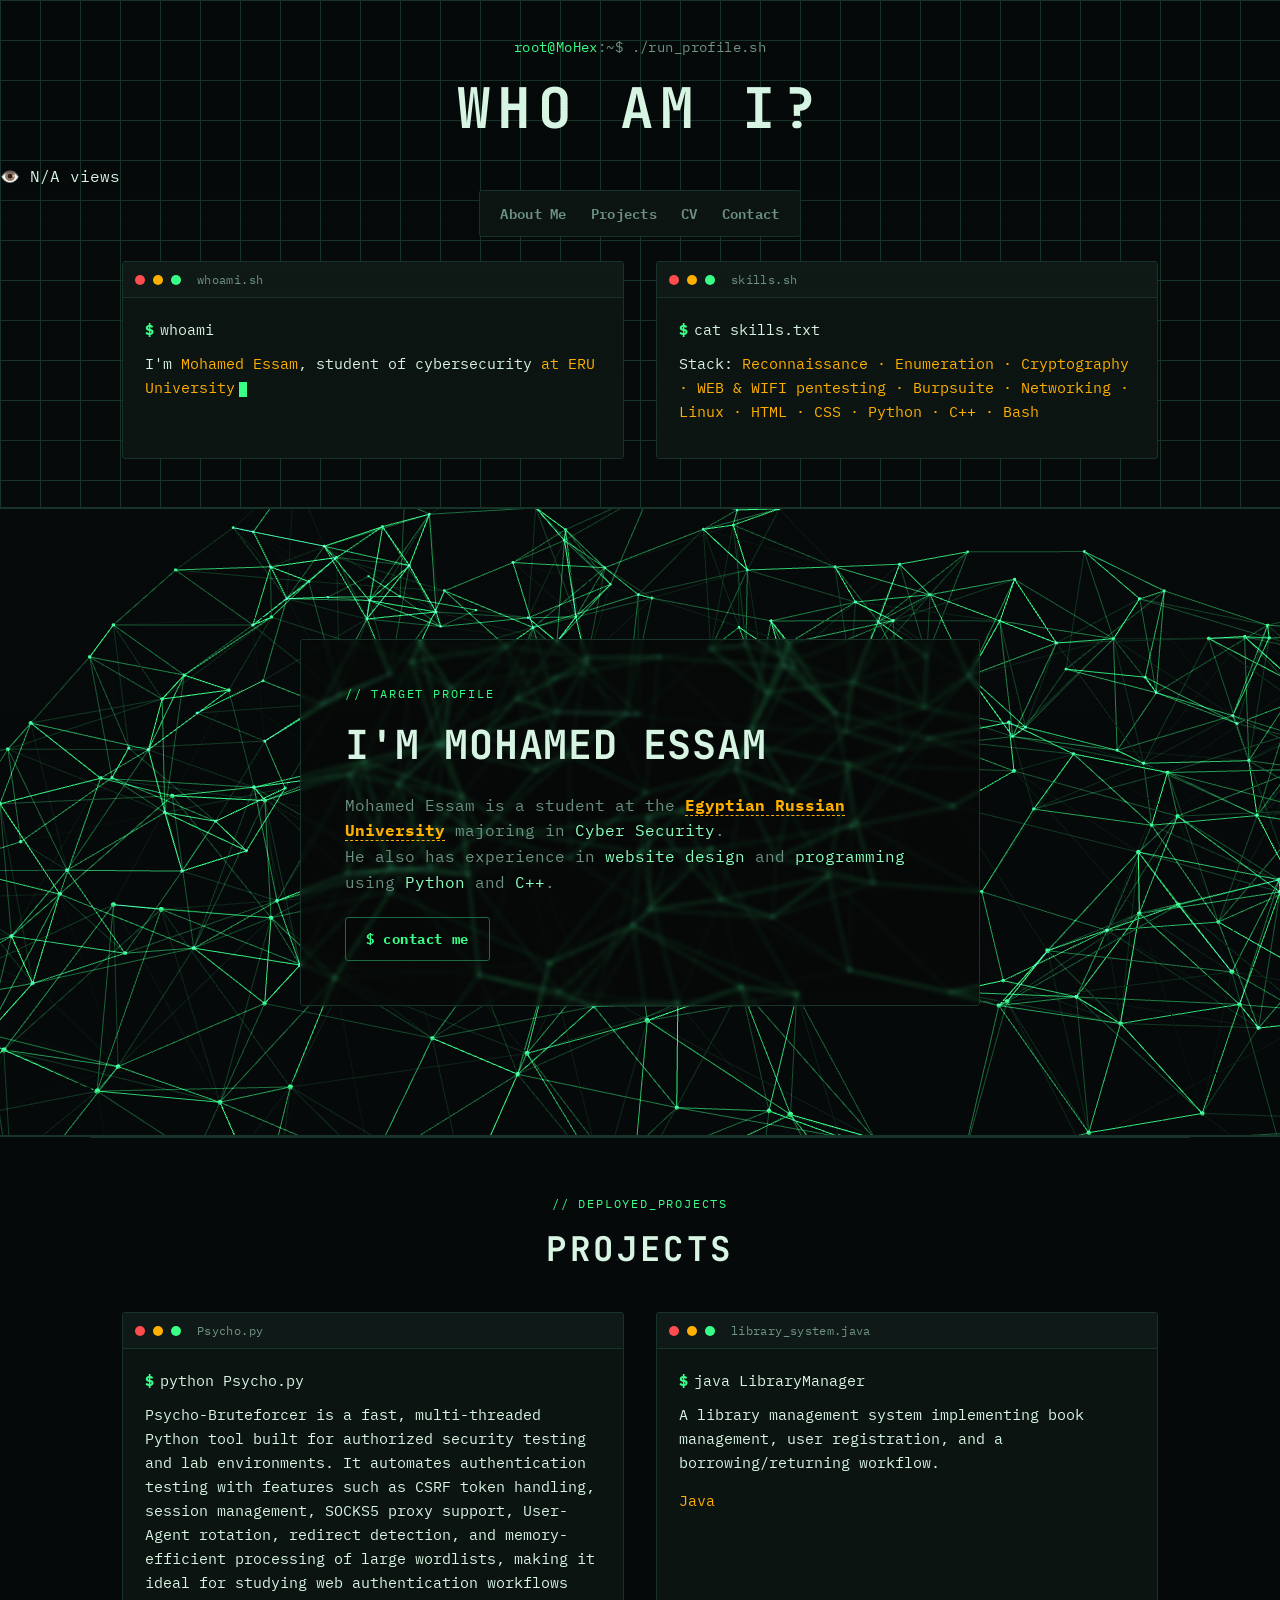
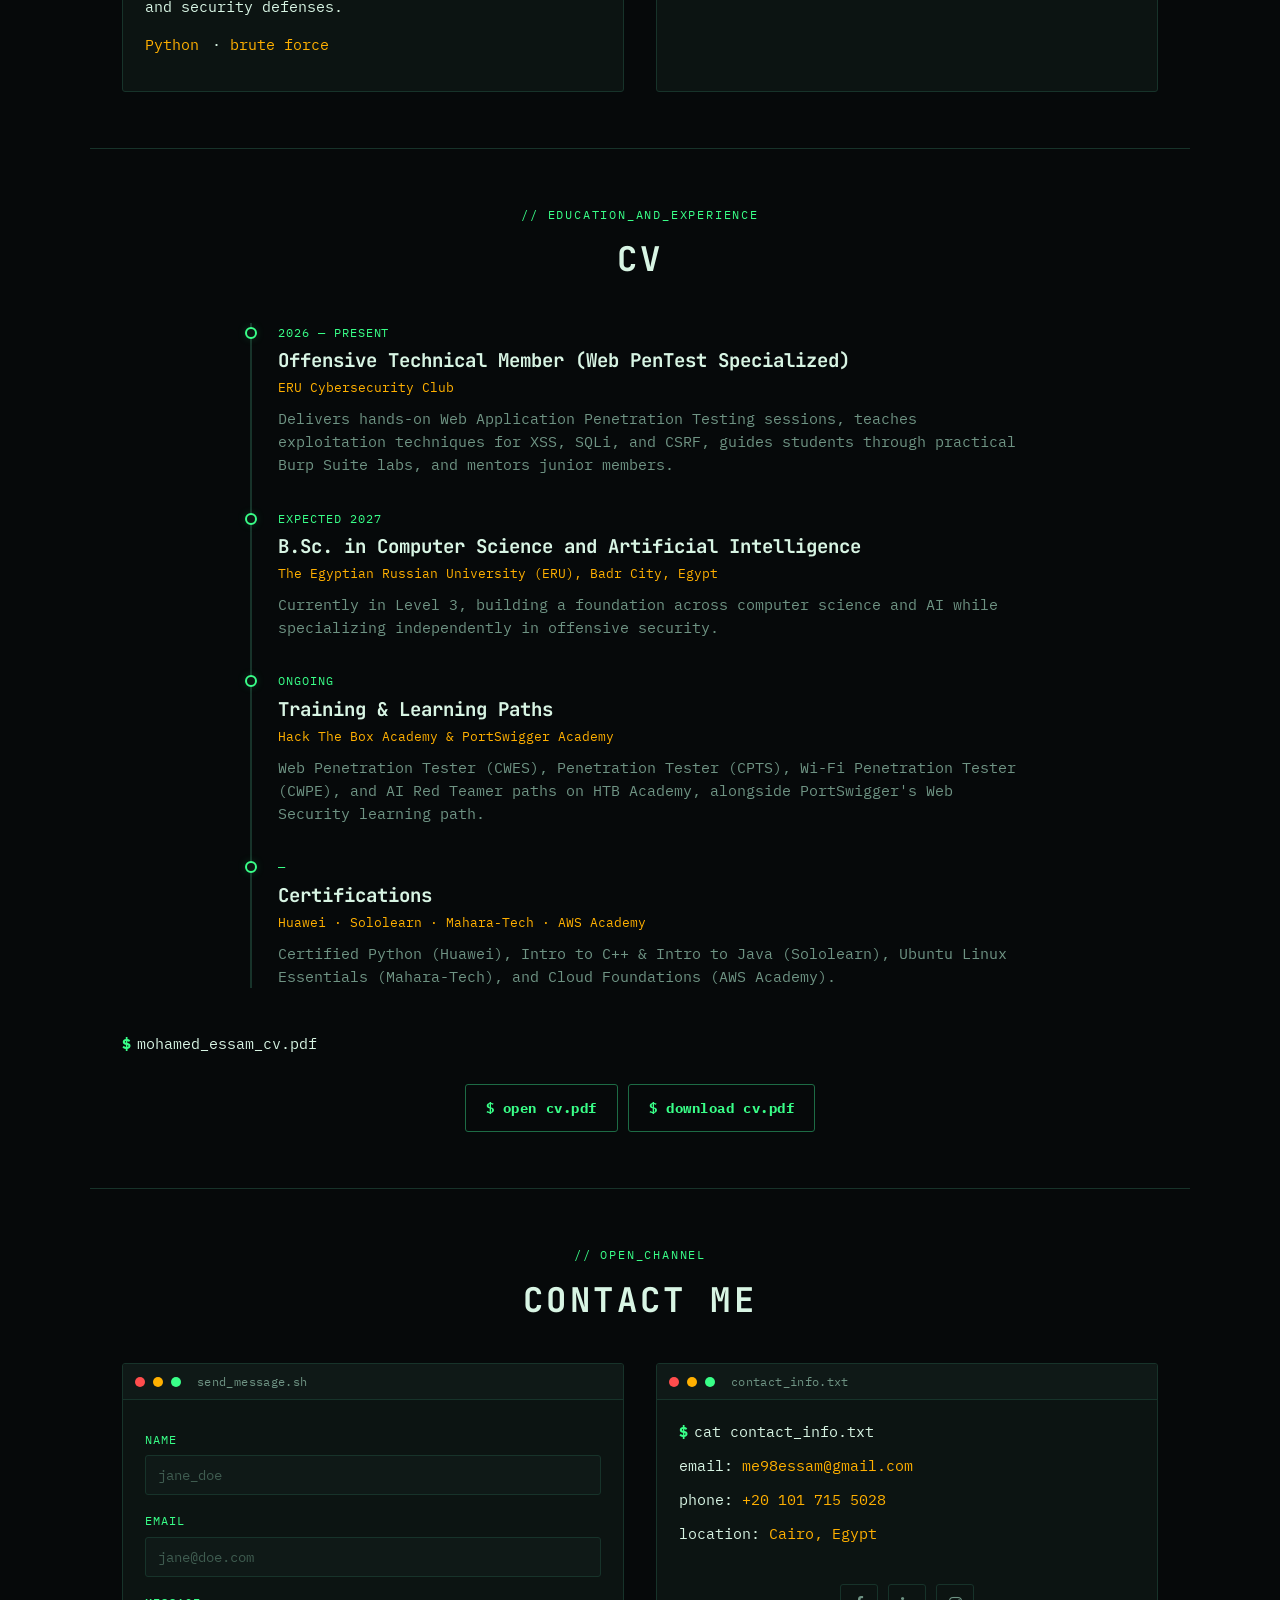
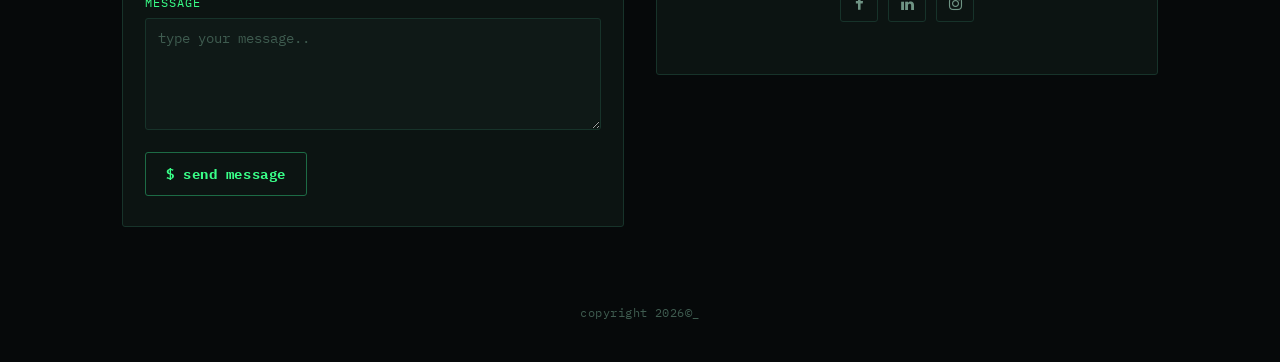
==== index.html @ fbaf7a5d "Update index.html" ====
<!DOCTYPE html>
<html lang="en">
<head>
    <meta charset="UTF-8">
    <meta name="viewport" content="width=device-width, initial-scale=1.0">
    <link rel="shortcut icon" href="page_icon.png" type="image/x-icon">
    <link rel="stylesheet" href="style.css">
    <link rel="preconnect" href="https://fonts.googleapis.com">
    <link rel="stylesheet" href="https://fonts.googleapis.com/css2?family=JetBrains+Mono:wght@400;700;800&family=IBM+Plex+Mono:wght@400;500;600&display=swap">
    <link rel="stylesheet" href="https://cdnjs.cloudflare.com/ajax/libs/font-awesome/4.7.0/css/font-awesome.min.css">
    <link rel="icon" type="image/x-icon" href="favicon.ico">
    <title>Mohamed Essam Ibrahim</title>
</head>
<body>

    <div class="scanline-overlay" aria-hidden="true"></div>

    <header class="site-header">
        <div class="prompt-line"><span class="prompt">root@MoHex</span>:~$ ./run_profile.sh</div>
        <h1 data-text="INTRODUCE_ME">
            Who Am I?
            <span class="glitch-layer" aria-hidden="true">Who Am I?</span>
        </h1>
    </header>
    
    <div class="visitor-counter">
    👁️ <span id="views">Loading...</span> views
    </div>
    
    <nav class="terminal-nav" aria-label="Primary">
        <ul>
            <li><a href="#about_me">About Me</a></li>
            <li><a href="#projects">Projects</a></li>
            <li><a href="#my_cv">CV</a></li>
            <li><a href="#contact">Contact</a></li>
        </ul>
    </nav>

    <section class="window-grid">

        <article class="terminal-window">
            <div class="window-bar">
                <span class="dot red"></span><span class="dot amber"></span><span class="dot green"></span>
                <span class="title">whoami.sh</span>
            </div>
            <div class="window-body">
                <p class="line"><span class="prompt">$</span><span class="out">whoami</span></p>
                <p class="line out">I'm <i>Mohamed Essam</i>, student of cybersecurity <i>at ERU University</i><span class="cursor"></span></p>
            </div>
        </article>

        <article class="terminal-window">
            <div class="window-bar">
                <span class="dot red"></span><span class="dot amber"></span><span class="dot green"></span>
                <span class="title">skills.sh</span>
            </div>
            <div class="window-body">
                <p class="line"><span class="prompt">$</span><span class="out">cat skills.txt</span></p>
                <p class="line out">Stack: <i> Reconnaissance · Enumeration · Cryptography · WEB & WIFI pentesting · Burpsuite · Networking · Linux · HTML · CSS · Python · C++ · Bash</i></p>
            </div>
        </article>

    </section>

    <section class="hero" id="about_me">
        <div id="vanta-target" class="hero" style="position:absolute; inset:0; min-height:100%;"></div>
        <div class="hero-content">
            <p class="eyebrow">// target profile</p>
            <h2>I'M MOHAMED ESSAM</h2>
            <p>
                Mohamed Essam is a student at the
                <a href="https://eru.edu.eg/ar/" target="_blank" rel="noopener">Egyptian Russian University</a>
                majoring in <i>Cyber Security</i>.<br>
                He also has experience in <i>website design</i> and <i>programming</i> using <i>Python</i> and <i>C++</i>.
            </p>
            <button class="cta-btn" id="contact-btn">$ contact me</button>
        </div>
    </section>

    <section class="terminal-section" id="projects">
        <p class="section-eyebrow">// deployed_projects</p>
        <h2 class="section-title">PROJECTS</h2>

        <div class="project-grid">

            <article class="terminal-window project-card">
                <div class="window-bar">
                    <span class="dot red"></span><span class="dot amber"></span><span class="dot green"></span>
                    <span class="title">Psycho.py</span>
                </div>
                <div class="window-body">
                    <p class="line"><span class="prompt">$</span><span class="out">python Psycho.py</span></p>
                    <p class="line out">Psycho-Bruteforcer is a fast, multi-threaded Python tool built for authorized security testing and lab environments. It automates authentication testing with features such as CSRF token handling, session management, SOCKS5 proxy support, User-Agent rotation, redirect detection, and memory-efficient processing of large wordlists, making it ideal for studying web authentication workflows and security defenses.
</p>
                    <p class="line tags"><i>Python</i> · <i>brute force</i></p>
                </div>
            </article>


            <article class="terminal-window project-card">
                <div class="window-bar">
                    <span class="dot red"></span><span class="dot amber"></span><span class="dot green"></span>
                    <span class="title">library_system.java</span>
                </div>
                <div class="window-body">
                    <p class="line"><span class="prompt">$</span><span class="out">java LibraryManager</span></p>
                    <p class="line out">A library management system implementing book management, user registration, and a borrowing/returning workflow.</p>
                    <p class="line tags"><i>Java</i></p>
                </div>
            </article>

        </div>
    </section>

    <section class="terminal-section" id="my_cv">
        <p class="section-eyebrow">// education_and_experience</p>
        <h2 class="section-title">CV</h2>

        <div class="cv-timeline">

            <div class="cv-entry">
                <div class="cv-marker"></div>
                <div class="cv-content">
                    <p class="cv-date">2026 &mdash; Present</p>
                    <h3 class="cv-role">Offensive Technical Member (Web PenTest Specialized)</h3>
                    <p class="cv-org">ERU Cybersecurity Club</p>
                    <p class="cv-desc">Delivers hands-on Web Application Penetration Testing sessions, teaches exploitation techniques for XSS, SQLi, and CSRF, guides students through practical Burp Suite labs, and mentors junior members.</p>
                </div>
            </div>

            <div class="cv-entry">
                <div class="cv-marker"></div>
                <div class="cv-content">
                    <p class="cv-date">Expected 2027</p>
                    <h3 class="cv-role">B.Sc. in Computer Science and Artificial Intelligence</h3>
                    <p class="cv-org">The Egyptian Russian University (ERU), Badr City, Egypt</p>
                    <p class="cv-desc">Currently in Level 3, building a foundation across computer science and AI while specializing independently in offensive security.</p>
                </div>
            </div>

            <div class="cv-entry">
                <div class="cv-marker"></div>
                <div class="cv-content">
                    <p class="cv-date">Ongoing</p>
                    <h3 class="cv-role">Training &amp; Learning Paths</h3>
                    <p class="cv-org">Hack The Box Academy &amp; PortSwigger Academy</p>
                    <p class="cv-desc">Web Penetration Tester (CWES), Penetration Tester (CPTS), Wi-Fi Penetration Tester (CWPE), and AI Red Teamer paths on HTB Academy, alongside PortSwigger's Web Security learning path.</p>
                </div>
            </div>

            <div class="cv-entry">
                <div class="cv-marker"></div>
                <div class="cv-content">
                    <p class="cv-date">&mdash;</p>
                    <h3 class="cv-role">Certifications</h3>
                    <p class="cv-org">Huawei · Sololearn · Mahara-Tech · AWS Academy</p>
                    <p class="cv-desc">Certified Python (Huawei), Intro to C++ &amp; Intro to Java (Sololearn), Ubuntu Linux Essentials (Mahara-Tech), and Cloud Foundations (AWS Academy).</p>
                </div>
            </div>

        </div>

        <div class="cv-pdf-block">
            <p class="cv-pdf-label"><span class="prompt">$</span><span class="out">mohamed_essam_cv.pdf</span></p>
            
            <a class="cta-btn cv-download-btn" href="mohamed_essam_cv.pdf" target="_blank">$ open cv.pdf</a>
            <a class="cta-btn cv-download-btn" href="mohamed_essam_cv.pdf" target="_blank" download>$ download cv.pdf</a>
        </div>
    </section>

    <section class="terminal-section" id="contact">
        <p class="section-eyebrow">// open_channel</p>
        <h2 class="section-title">CONTACT ME</h2>

        <div class="contact-grid">

            <article class="terminal-window contact-window">
                <div class="window-bar">
                    <span class="dot red"></span><span class="dot amber"></span><span class="dot green"></span>
                    <span class="title">send_message.sh</span>
                </div>
                <div class="window-body">
                    <form class="contact-form" id="contact-form" action="https://formspree.io/f/xbdnjogg" method="POST">
                        <label for="name">name</label>
                        <input type="text" id="name" name="name" placeholder="jane_doe" required>

                        <label for="email">email</label>
                        <input type="email" id="email" name="email" placeholder="jane@doe.com" required>

                        <label for="message">message</label>
                        <textarea id="message" name="message" rows="5" placeholder="type your message.." required></textarea>

                        <button type="submit" class="cta-btn" id="contact-submit-btn">$ send message</button>
                        <p class="form-status" id="contact-form-status" role="status" aria-live="polite"></p>
                    </form>
                </div>
            </article>

            <article class="terminal-window contact-window">
                <div class="window-bar">
                    <span class="dot red"></span><span class="dot amber"></span><span class="dot green"></span>
                    <span class="title">contact_info.txt</span>
                </div>
                <div class="window-body">
                    <p class="line"><span class="prompt">$</span><span class="out">cat contact_info.txt</span></p>
                    <p class="line out">email: <i>me98essam@gmail.com</i></p>
                    <p class="line out">phone: <i>+20 101 715 5028</i></p>
                    <p class="line out">location: <i>Cairo, Egypt</i></p>
                    <div class="social-box contact-socials" aria-label="Social links">
                        <a href="#" class="fa fa-facebook" aria-label="Facebook"></a>
                        <a href="https://www.linkedin.com/in/mohamed-essam-ibrahim-a2a811313/" class="fa fa-linkedin" aria-label="LinkedIn"></a>
                        <a href="#" class="fa fa-instagram" aria-label="Instagram"></a>
                    </div>
                </div>
            </article>

        </div>
    </section>

    <footer>
        <p>copyright 2026&copy;_</p>
    </footer>

    <script src="three.min.js"></script>
    <script src="vanta.net.min.js"></script>
    <script>
        var vantaEffect = VANTA.NET({
            el: "#vanta-target",
            mouseControls: true,
            touchControls: true,
            gyroControls: false,
            minHeight: 200.00,
            minWidth: 200.00,
            scale: 1.00,
            scaleMobile: 0.75,
            color: 0x39ff88,
            backgroundColor: 0x06090a,
            points: window.innerWidth < 640 ? 7.00 : 12.00,
            maxDistance: 24.00
        });

        document.getElementById('contact-btn').addEventListener('click', function () {
            window.location.href = '#contact';
        });

        const contactForm = document.getElementById('contact-form');
        const contactStatus = document.getElementById('contact-form-status');
        const contactSubmitBtn = document.getElementById('contact-submit-btn');

        contactForm.addEventListener('submit', function (e) {
            e.preventDefault();

            if (contactForm.action.includes('YOUR_FORM_ID')) {
                contactStatus.textContent = '// form not connected yet: replace YOUR_FORM_ID in index.html with your Formspree endpoint';
                contactStatus.classList.add('error');
                return;
            }

            contactSubmitBtn.disabled = true;
            contactSubmitBtn.textContent = '$ sending...';
            contactStatus.textContent = '';
            contactStatus.classList.remove('error', 'success');

            fetch(contactForm.action, {
                method: 'POST',
                body: new FormData(contactForm),
                headers: { 'Accept': 'application/json' }
            })
            .then(function (response) {
                if (response.ok) {
                    contactStatus.textContent = '// message sent. thanks for reaching out';
                    contactStatus.classList.add('success');
                    contactForm.reset();
                } else {
                    return response.json().then(function (data) {
                        throw new Error(data && data.errors ? data.errors.map(function (e){ return e.message; }).join(', ') : 'submission failed');
                    });
                }
            })
            .catch(function (err) {
                contactStatus.textContent = '// error: ' + err.message;
                contactStatus.classList.add('error');
            })
            .finally(function () {
                contactSubmitBtn.disabled = false;
                contactSubmitBtn.textContent = '$ send message';
            });
        });
        fetch("https://api.counterapi.dev/v1/mrmohex.github/portfolio/up")
        .then(response => response.json())
        .then(data => {
            document.getElementById("views").textContent = data.value.toLocaleString();
        })
        .catch(() => {
            document.getElementById("views").textContent = "N/A";
        });
    </script>

</body>
</html>
---- style.css ----
/* ============================================================
   INTRODUCE_ME // pentester theme
   Design tokens
   ============================================================ */
:root{
  --bg-void:        #06090a;
  --bg-panel:       #0c1412;
  --bg-panel-alt:   #0f1917;
  --line:           #17332a;

  --green:          #39ff88;
  --green-soft:     #8dffc0;
  --green-dim:      #1d6b45;
  --green-glow:     rgba(57,255,136,.35);

  --amber:          #ffb000;
  --red:            #ff4d4d;

  --text:           #d8f5e4;
  --text-dim:       #6f9484;
  --text-faint:     #3f5c50;

  --font-display: 'JetBrains Mono', 'Courier New', monospace;
  --font-body:    'IBM Plex Mono', 'Courier New', monospace;

  --radius: 3px;
  --gap: clamp(16px, 3vw, 32px);
}

@media (prefers-reduced-motion: reduce){
  *, *::before, *::after{
    animation-duration: 0.01ms !important;
    animation-iteration-count: 1 !important;
    transition-duration: 0.01ms !important;
    scroll-behavior: auto !important;
  }
}

*{ margin:0; padding:0; box-sizing:border-box; }

html{ scroll-behavior:smooth; }

::selection{
  background-color: var(--green);
  color: #04120a;
}

body{
  background-color: var(--bg-void);
  background-image:
    linear-gradient(var(--line) 1px, transparent 1px),
    linear-gradient(90deg, var(--line) 1px, transparent 1px);
  background-size: 40px 40px;
  background-attachment: fixed;
  font-family: var(--font-body);
  color: var(--text);
  overflow-x: hidden;
  min-height: 100vh;
  line-height: 1.6;
}

a{ color: var(--green); }

/* ============================================================
   CRT scanline overlay (signature ambient texture)
   ============================================================ */
.scanline-overlay{
  position: fixed;
  inset: 0;
  pointer-events: none;
  z-index: 999;
  background: repeating-linear-gradient(
    to bottom,
    rgba(0,0,0,0) 0px,
    rgba(0,0,0,0) 2px,
    rgba(0,0,0,.10) 3px
  );
  mix-blend-mode: overlay;
}
.scanline-overlay::after{
  content:"";
  position:absolute;
  inset:0;
  background: linear-gradient(
    to bottom,
    transparent 0%,
    var(--green-glow) 50%,
    transparent 100%
  );
  opacity: .04;
  animation: scan-sweep 7s linear infinite;
}
@keyframes scan-sweep{
  0%{ transform: translateY(-100%); }
  100%{ transform: translateY(100%); }
}

/* ============================================================
   Header
   ============================================================ */
.site-header{
  padding: clamp(20px, 4vw, 36px) var(--gap) 10px;
  text-align: center;
}
.site-header .prompt-line{
  font-family: var(--font-body);
  color: var(--text-dim);
  font-size: clamp(11px, 2vw, 14px);
  letter-spacing: .03em;
}
.site-header .prompt-line .prompt{ color: var(--green); }

.site-header h1{
  font-family: var(--font-display);
  font-weight: 700;
  text-transform: uppercase;
  letter-spacing: .12em;
  font-size: clamp(28px, 6vw, 56px);
  color: var(--text);
  position: relative;
  display: inline-block;
  margin-top: 6px;
}
.site-header h1 .glitch-layer{
  position: absolute;
  inset: 0;
  overflow: hidden;
  color: var(--green);
  clip-path: inset(0 0 92% 0);
  animation: glitch-shift 4.5s infinite steps(1);
}
@keyframes glitch-shift{
  0%, 92%, 100%{ clip-path: inset(0 0 100% 0); transform: translate(0,0); }
  93%{ clip-path: inset(10% 0 60% 0); transform: translate(-2px,0); }
  94%{ clip-path: inset(40% 0 20% 0); transform: translate(2px,0); }
  95%{ clip-path: inset(70% 0 5% 0);  transform: translate(-1px,0); }
  96%{ clip-path: inset(0 0 100% 0);  transform: translate(0,0); }
}

/* ============================================================
   Nav
   ============================================================ */
.terminal-nav{
  display: flex;
  justify-content: center;
  padding: 0 var(--gap) 24px;
  position: relative;
}
.terminal-nav ul{
  list-style: none;
  display: flex;
  gap: clamp(8px, 2vw, 20px);
  background: var(--bg-panel);
  border: 1px solid var(--line);
  border-radius: var(--radius);
  padding: 10px 18px;
  flex-wrap: wrap;
  justify-content: center;
}
.terminal-nav ul li a{
  text-decoration: none;
  color: var(--text-dim);
  font-size: clamp(12px, 1.6vw, 14px);
  font-weight: 600;
  letter-spacing: .02em;
  padding: 4px 2px;
  border-bottom: 2px solid transparent;
  transition: color .25s ease, border-color .25s ease;
  white-space: nowrap;
}
.terminal-nav ul li a:hover,
.terminal-nav ul li a:focus-visible{
  color: var(--green);
  border-bottom-color: var(--green);
  outline: none;
}
.terminal-nav ul li a:focus-visible{
  outline: 1px solid var(--green);
  outline-offset: 3px;
}

/* ============================================================
   Terminal window component
   ============================================================ */
.window-grid{
  display: grid;
  grid-template-columns: repeat(auto-fit, minmax(260px, 1fr));
  gap: var(--gap);
  padding: 0 var(--gap);
  max-width: 1100px;
  margin: 0 auto 48px;
}

.terminal-window{
  background: var(--bg-panel);
  border: 1px solid var(--line);
  border-radius: var(--radius);
  overflow: hidden;
  box-shadow: 0 0 0 rgba(57,255,136,0);
  transition: box-shadow .4s ease, border-color .4s ease, transform .4s ease;
}
.terminal-window:hover{
  border-color: var(--green-dim);
  box-shadow: 0 0 24px -6px var(--green-glow);
  transform: translateY(-2px);
}

.window-bar{
  display: flex;
  align-items: center;
  gap: 8px;
  padding: 8px 12px;
  background: var(--bg-panel-alt);
  border-bottom: 1px solid var(--line);
}
.window-bar .dot{
  width: 10px; height: 10px;
  border-radius: 50%;
  display: inline-block;
}
.window-bar .dot.red{ background: var(--red); }
.window-bar .dot.amber{ background: var(--amber); }
.window-bar .dot.green{ background: var(--green); }
.window-bar .title{
  margin-left: 8px;
  font-size: 12px;
  color: var(--text-dim);
  letter-spacing: .03em;
}

.window-body{
  padding: 20px 22px 24px;
  font-size: clamp(13px, 1.8vw, 15px);
}
.window-body .line{ margin-bottom: 10px; }
.window-body .prompt{ color: var(--green); font-weight: 700; margin-right: 6px; }
.window-body .out{ color: var(--text); }
.window-body i{ color: var(--amber); font-style: normal; }
.window-body .cursor{
  display:inline-block;
  width: 8px; height: 1em;
  background: var(--green);
  vertical-align: text-bottom;
  margin-left: 4px;
  animation: blink 1s steps(1) infinite;
}
@keyframes blink{ 50%{ opacity: 0; } }

/* ============================================================
   Hero / VANTA section
   ============================================================ */
.hero{
  position: relative;
  min-height: 70vh;
  display: flex;
  align-items: center;
  justify-content: center;
  padding: 60px var(--gap);
  border-top: 1px solid var(--line);
  border-bottom: 1px solid var(--line);
  overflow: hidden;
}
.hero-content{
  position: relative;
  z-index: 2;
  max-width: 680px;
  text-align: left;
  background: rgba(6,9,7,.55);
  border: 1px solid var(--line);
  border-radius: var(--radius);
  padding: clamp(24px, 4vw, 44px);
  backdrop-filter: blur(2px);
}
.hero-content .eyebrow{
  color: var(--green);
  font-size: 12px;
  letter-spacing: .15em;
  text-transform: uppercase;
  margin-bottom: 10px;
}
.hero-content h2{
  font-family: var(--font-display);
  font-size: clamp(24px, 5vw, 40px);
  font-weight: 700;
  color: var(--text);
  margin-bottom: 16px;
  letter-spacing: .02em;
}
.hero-content p{
  color: var(--text-dim);
  font-size: clamp(13px, 1.8vw, 16px);
  margin-bottom: 22px;
}
.hero-content p a{
  color: var(--amber);
  font-weight: 700;
  text-decoration: none;
  border-bottom: 1px dashed var(--amber);
}
.hero-content i{ color: var(--green-soft); font-style: normal; }

.cta-btn{
  font-family: var(--font-body);
  font-size: 14px;
  font-weight: 700;
  color: var(--green);
  background: transparent;
  border: 1px solid var(--green-dim);
  border-radius: var(--radius);
  padding: 12px 20px;
  cursor: pointer;
  letter-spacing: .04em;
  transition: background .3s ease, color .3s ease, box-shadow .3s ease;
}
.cta-btn:hover, .cta-btn:focus-visible{
  background: var(--green);
  color: #04120a;
  box-shadow: 0 0 18px -4px var(--green-glow);
  outline: none;
}

/* ============================================================
   Generic terminal section (Projects / CV / Contact)
   ============================================================ */
.terminal-section{
  max-width: 1100px;
  margin: 0 auto;
  padding: 56px var(--gap);
  border-top: 1px solid var(--line);
}
.section-eyebrow{
  color: var(--green);
  font-size: 12px;
  letter-spacing: .15em;
  text-transform: uppercase;
  margin-bottom: 8px;
  text-align: center;
}
.section-title{
  font-family: var(--font-display);
  font-weight: 700;
  text-transform: uppercase;
  letter-spacing: .1em;
  font-size: clamp(22px, 4vw, 34px);
  color: var(--text);
  text-align: center;
  margin-bottom: 36px;
}

/* Projects */
.project-grid{
  display: grid;
  grid-template-columns: repeat(auto-fit, minmax(260px, 1fr));
  gap: var(--gap);
}
.project-card .tags{ margin-top: 14px; }
.project-card .tags i{ margin-right: 4px; }

/* CV timeline */
.cv-timeline{
  position: relative;
  max-width: 780px;
  margin: 0 auto;
  padding-left: 26px;
  border-left: 2px solid var(--line);
}
.cv-entry{
  position: relative;
  margin-bottom: 32px;
}
.cv-entry:last-child{ margin-bottom: 0; }
.cv-marker{
  position: absolute;
  left: -33px;
  top: 4px;
  width: 12px; height: 12px;
  border-radius: 50%;
  background: var(--bg-panel);
  border: 2px solid var(--green);
  box-shadow: 0 0 10px -2px var(--green-glow);
}
.cv-date{
  color: var(--green);
  font-size: 12px;
  letter-spacing: .08em;
  text-transform: uppercase;
  margin-bottom: 4px;
}
.cv-role{
  font-family: var(--font-display);
  font-size: clamp(16px, 2.4vw, 19px);
  color: var(--text);
  margin-bottom: 2px;
}
.cv-org{
  color: var(--amber);
  font-size: 13px;
  margin-bottom: 8px;
}
.cv-desc{
  color: var(--text-dim);
  font-size: clamp(13px, 1.6vw, 14.5px);
}

/* CV PDF embed */
.cv-pdf-block{
  max-width: 100%;
  margin: 44px auto 0;
  text-align: center;
}
.cv-pdf-label{
  text-align: left;
  margin-bottom: 10px;
  font-size: clamp(13px, 1.8vw, 15px);
}
.cv-pdf-label .prompt{ color: var(--green); font-weight: 700; margin-right: 6px; }
.cv-pdf-label .out{ color: var(--text); }
.cv-pdf-frame{
  background: var(--bg-panel);
  border: 1px solid var(--line);
  border-radius: var(--radius);
  overflow: hidden;
  height: 70vh;
  min-height: 420px;
  box-shadow: 0 0 24px -6px var(--green-glow);
}
.cv-pdf-frame iframe{
  width: 100%;
  height: 100%;
  border: 0;
  background: #fff;
}
.cv-download-btn{
  display: inline-block;
  margin-top: 18px;
  text-decoration: none;
}
@media (max-width: 640px){
  .cv-pdf-frame{ height: 60vh; min-height: 340px; }
}

/* Contact */
.contact-grid{
  display: grid;
  grid-template-columns: repeat(auto-fit, minmax(280px, 1fr));
  gap: var(--gap);
  align-items: start;
}
.contact-form{
  display: flex;
  flex-direction: column;
  gap: 6px;
}
.contact-form label{
  color: var(--green);
  font-size: 12px;
  text-transform: uppercase;
  letter-spacing: .08em;
  margin-top: 10px;
}
.contact-form input,
.contact-form textarea{
  background: var(--bg-panel-alt);
  border: 1px solid var(--line);
  border-radius: var(--radius);
  color: var(--text);
  font-family: var(--font-body);
  font-size: 14px;
  padding: 10px 12px;
  resize: vertical;
  transition: border-color .25s ease, box-shadow .25s ease;
}
.contact-form input:focus,
.contact-form textarea:focus{
  outline: none;
  border-color: var(--green-dim);
  box-shadow: 0 0 0 3px var(--green-glow);
}
.contact-form input::placeholder,
.contact-form textarea::placeholder{ color: var(--text-faint); }
.contact-form .cta-btn{ margin-top: 16px; align-self: flex-start; }
.contact-socials{ padding: 18px 0 0; justify-content: flex-start; }

/* ============================================================
   Social box
   ============================================================ */
.social-box{
  display: flex;
  justify-content: center;
  gap: 10px;
  padding: 28px var(--gap);
}
.social-box a{
  display: flex;
  align-items: center;
  justify-content: center;
  width: 38px; height: 38px;
  border: 1px solid var(--line);
  border-radius: var(--radius);
  color: var(--text-dim);
  text-decoration: none;
  transition: color .25s ease, border-color .25s ease, transform .25s ease;
}
.social-box a:hover, .social-box a:focus-visible{
  color: var(--green);
  border-color: var(--green-dim);
  transform: translateY(-2px);
  outline: none;
}

/* ============================================================
   Footer
   ============================================================ */
footer{
  text-align: center;
  color: var(--text-faint);
  font-size: 12px;
  padding: 20px var(--gap) 40px;
  letter-spacing: .04em;
}

/* ============================================================
   Responsive tweaks
   ============================================================ */
@media (max-width: 640px){
  .window-grid{ grid-template-columns: 1fr; }
  .terminal-nav ul{ gap: 10px; }
  .hero{ min-height: 60vh; padding: 40px 16px; }
}

@media (min-width: 1400px){
  .window-grid, .hero-content{ max-width: 1280px; }
}
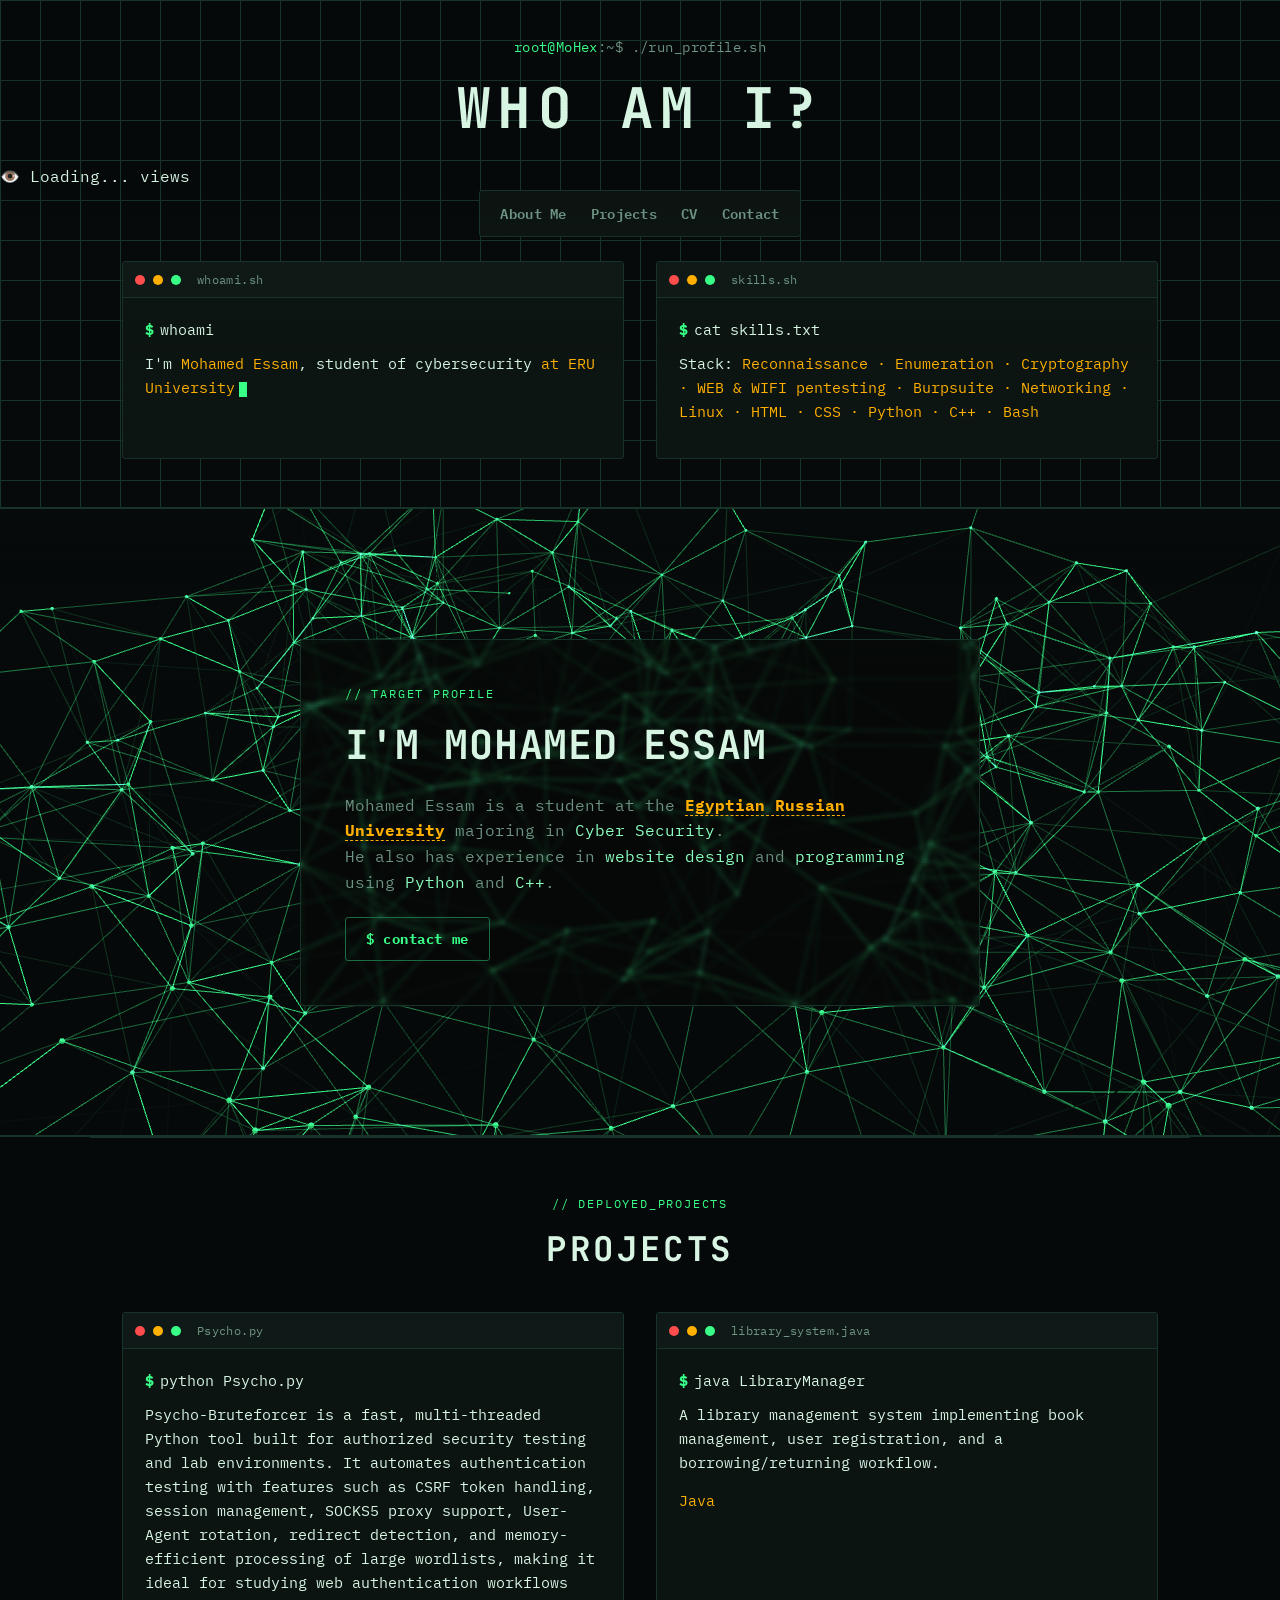
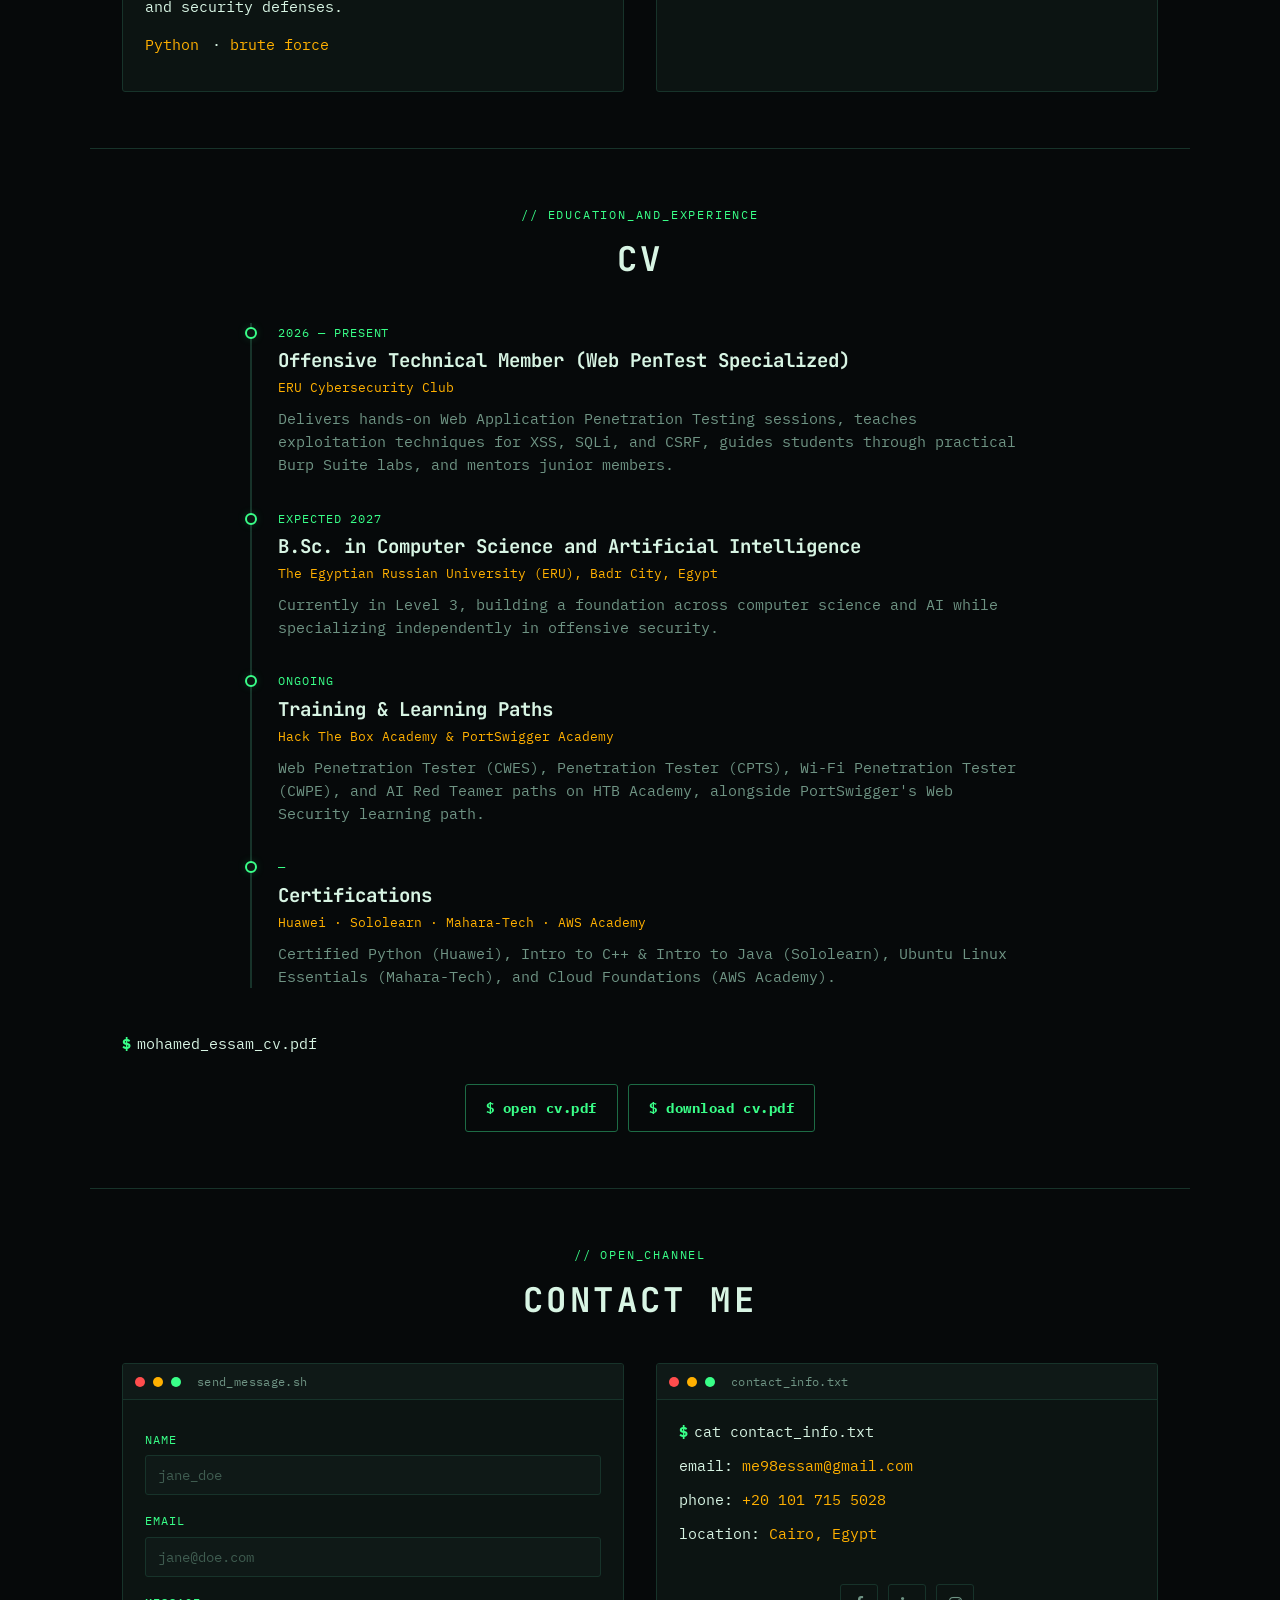
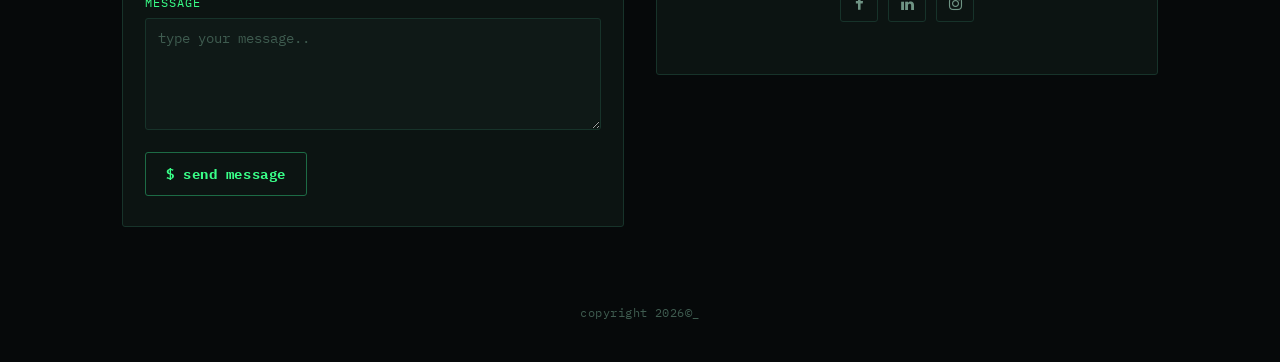
==== commit 682096d3: "Refactor view count fetching logic in index.html" ====
--- a/index.html
+++ b/index.html
@@ -286,14 +286,25 @@
                 contactSubmitBtn.textContent = '$ send message';
             });
         });
-        fetch("https://api.counterapi.dev/v1/mrmohex.github/portfolio/up")
-        .then(response => response.json())
-        .then(data => {
-            document.getElementById("views").textContent = data.value.toLocaleString();
-        })
-        .catch(() => {
-            document.getElementById("views").textContent = "N/A";
-        });
+        
+        const hasVisited = localStorage.getItem("portfolio_visited");
+
+        if (!hasVisited) {
+            // First visit from this browser
+            fetch("https://api.counterapi.dev/v1/mrmohex.github/portfolio/up")
+                .then(res => res.json())
+                .then(data => {
+                    document.getElementById("views").textContent = data.count;
+                    localStorage.setItem("portfolio_visited", "true");
+                });
+        } else {
+            // Already counted, just read the current value
+            fetch("https://api.counterapi.dev/v1/mrmohex.github/portfolio")
+                .then(res => res.json())
+                .then(data => {
+                    document.getElementById("views").textContent = data.count;
+                });
+        }
     </script>
 
 </body>
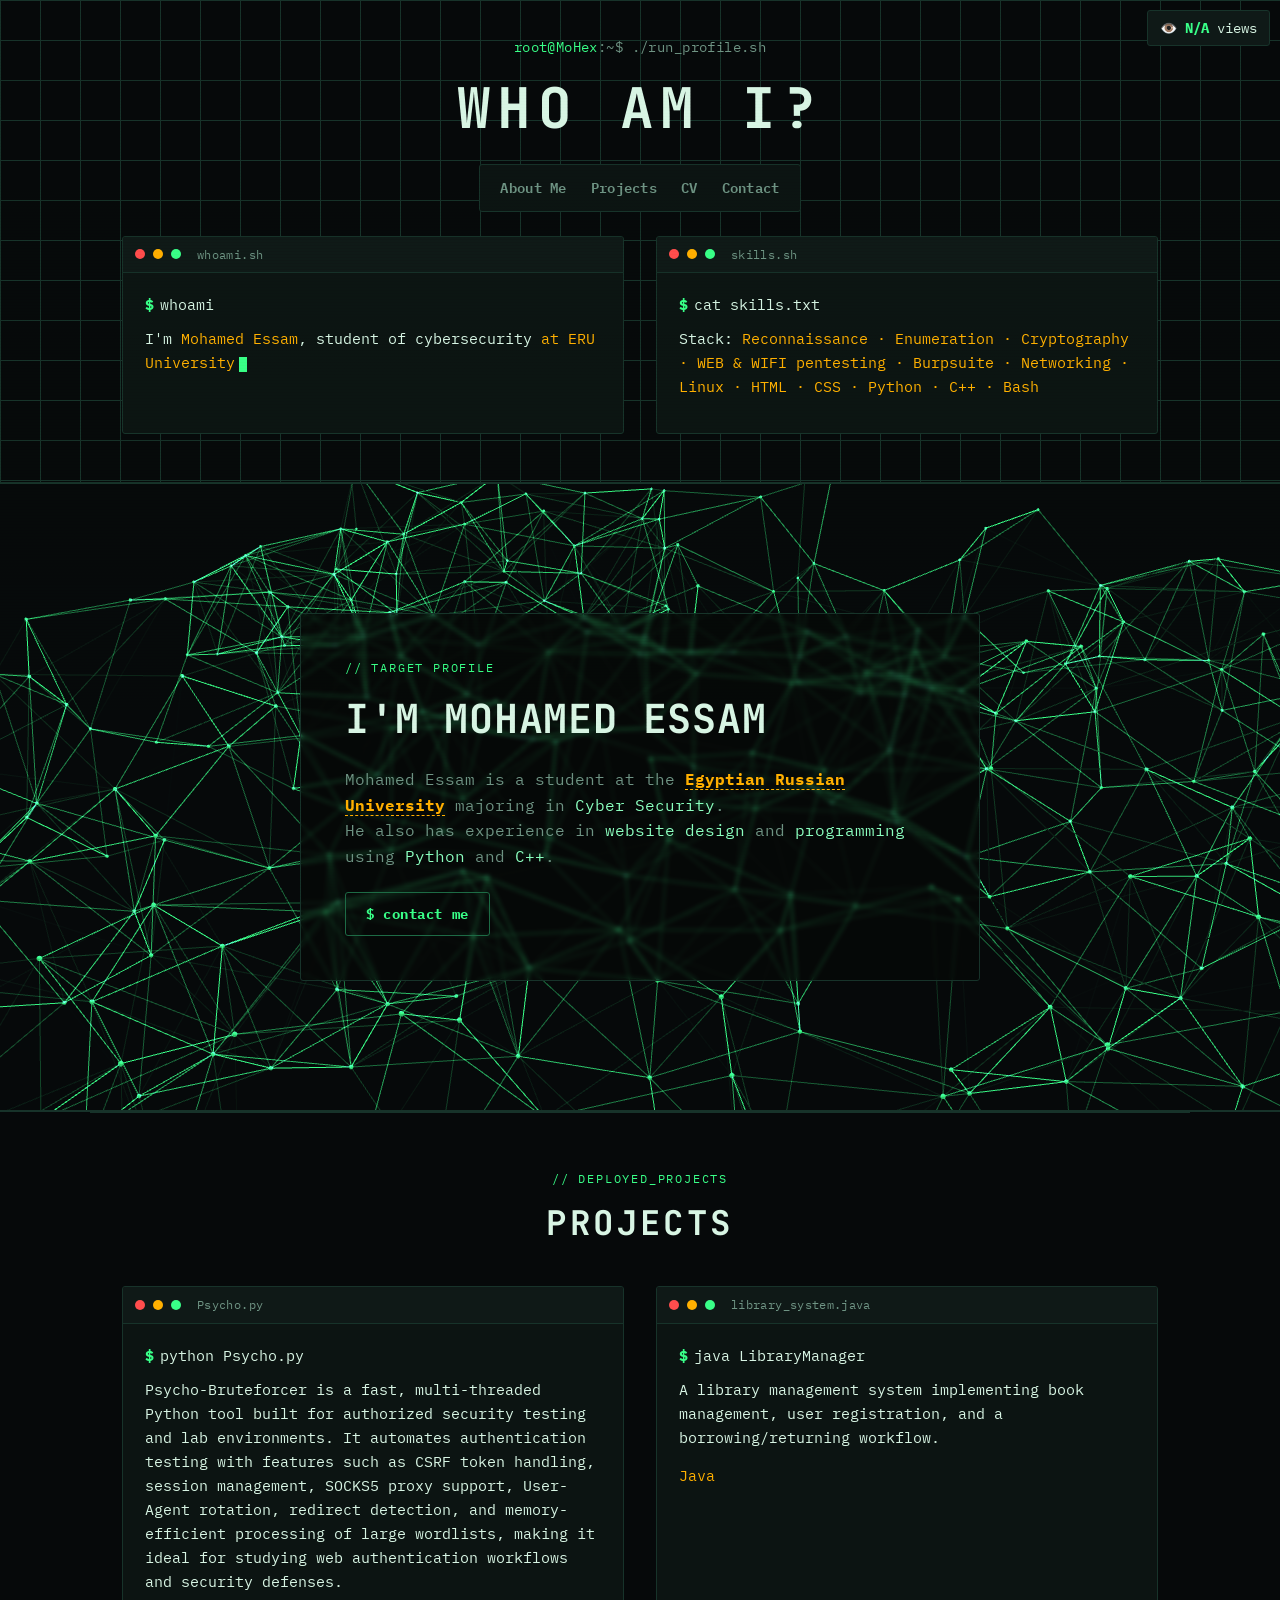
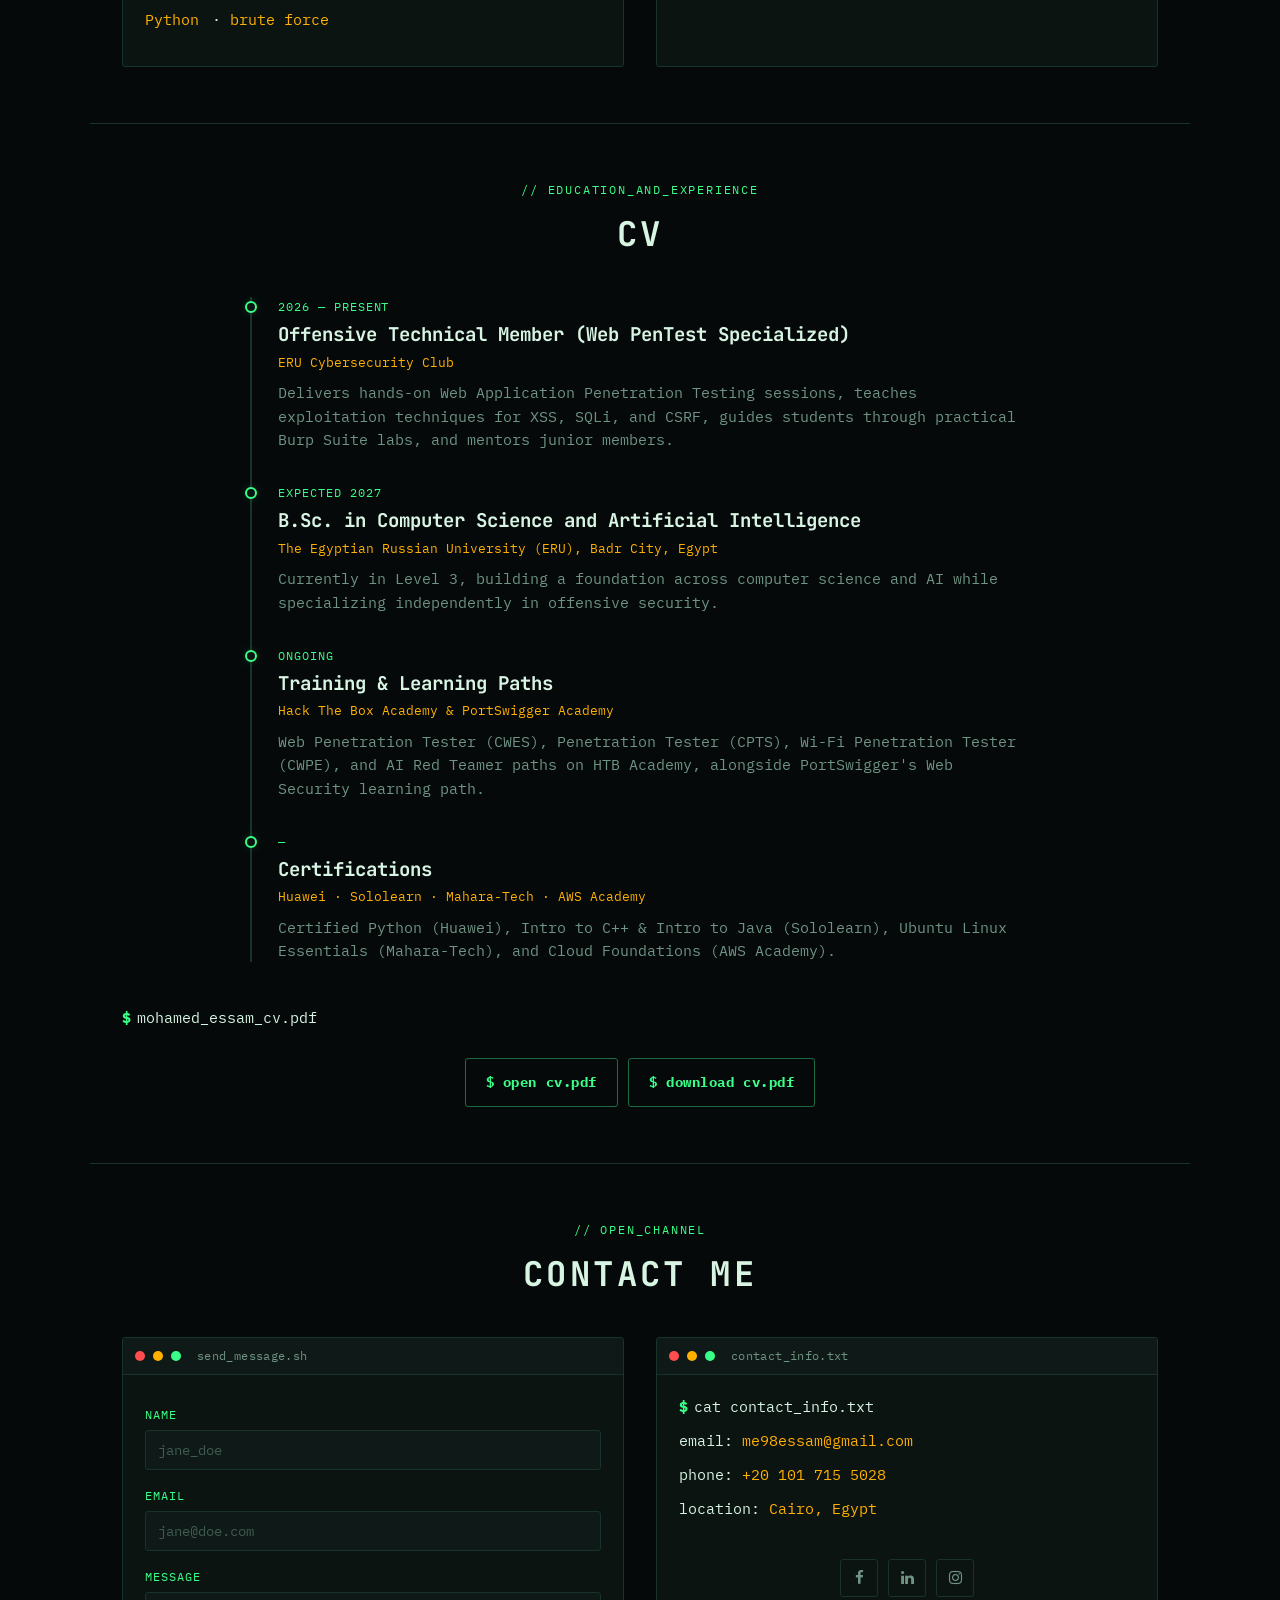
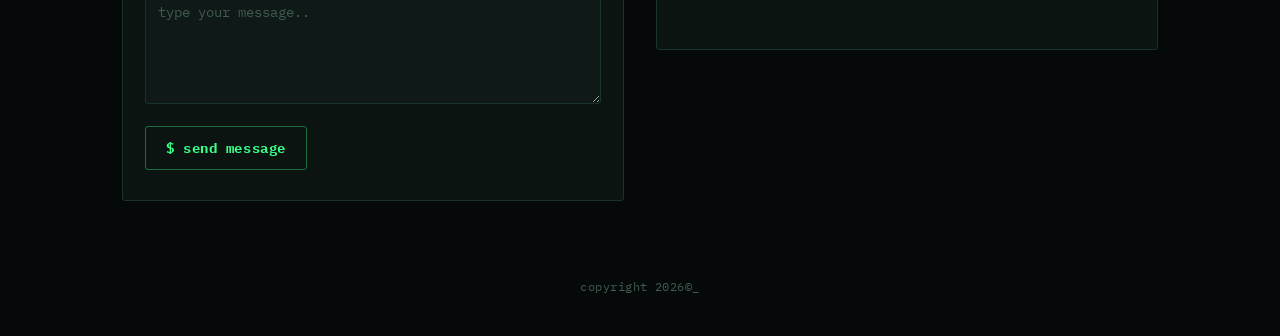
==== commit ccb11af1: "Update index.html" ====
--- a/index.html
+++ b/index.html
@@ -24,7 +24,7 @@
     </header>
     
     <div class="visitor-counter">
-    👁️ <span id="views">Loading...</span> views
+    👁️ <span id="views">N/A</span> views
     </div>
     
     <nav class="terminal-nav" aria-label="Primary">
--- a/style.css
+++ b/style.css
@@ -530,4 +530,19 @@
 
 @media (min-width: 1400px){
   .window-grid, .hero-content{ max-width: 1280px; }
-}+}
+span#views {
+  color: var(--green);
+  font-weight: bold;
+}
+.visitor-counter{
+  position: fixed;
+  top: 10px;
+  right: 10px;
+  z-index:1000;
+  background-color: var(--bg-panel-alt);
+  border: 1px solid var(--line);
+  border-radius: var(--radius);
+  padding: 6px 12px;
+  font-size: clamp(12px, 1.5vw, 14px);
+}
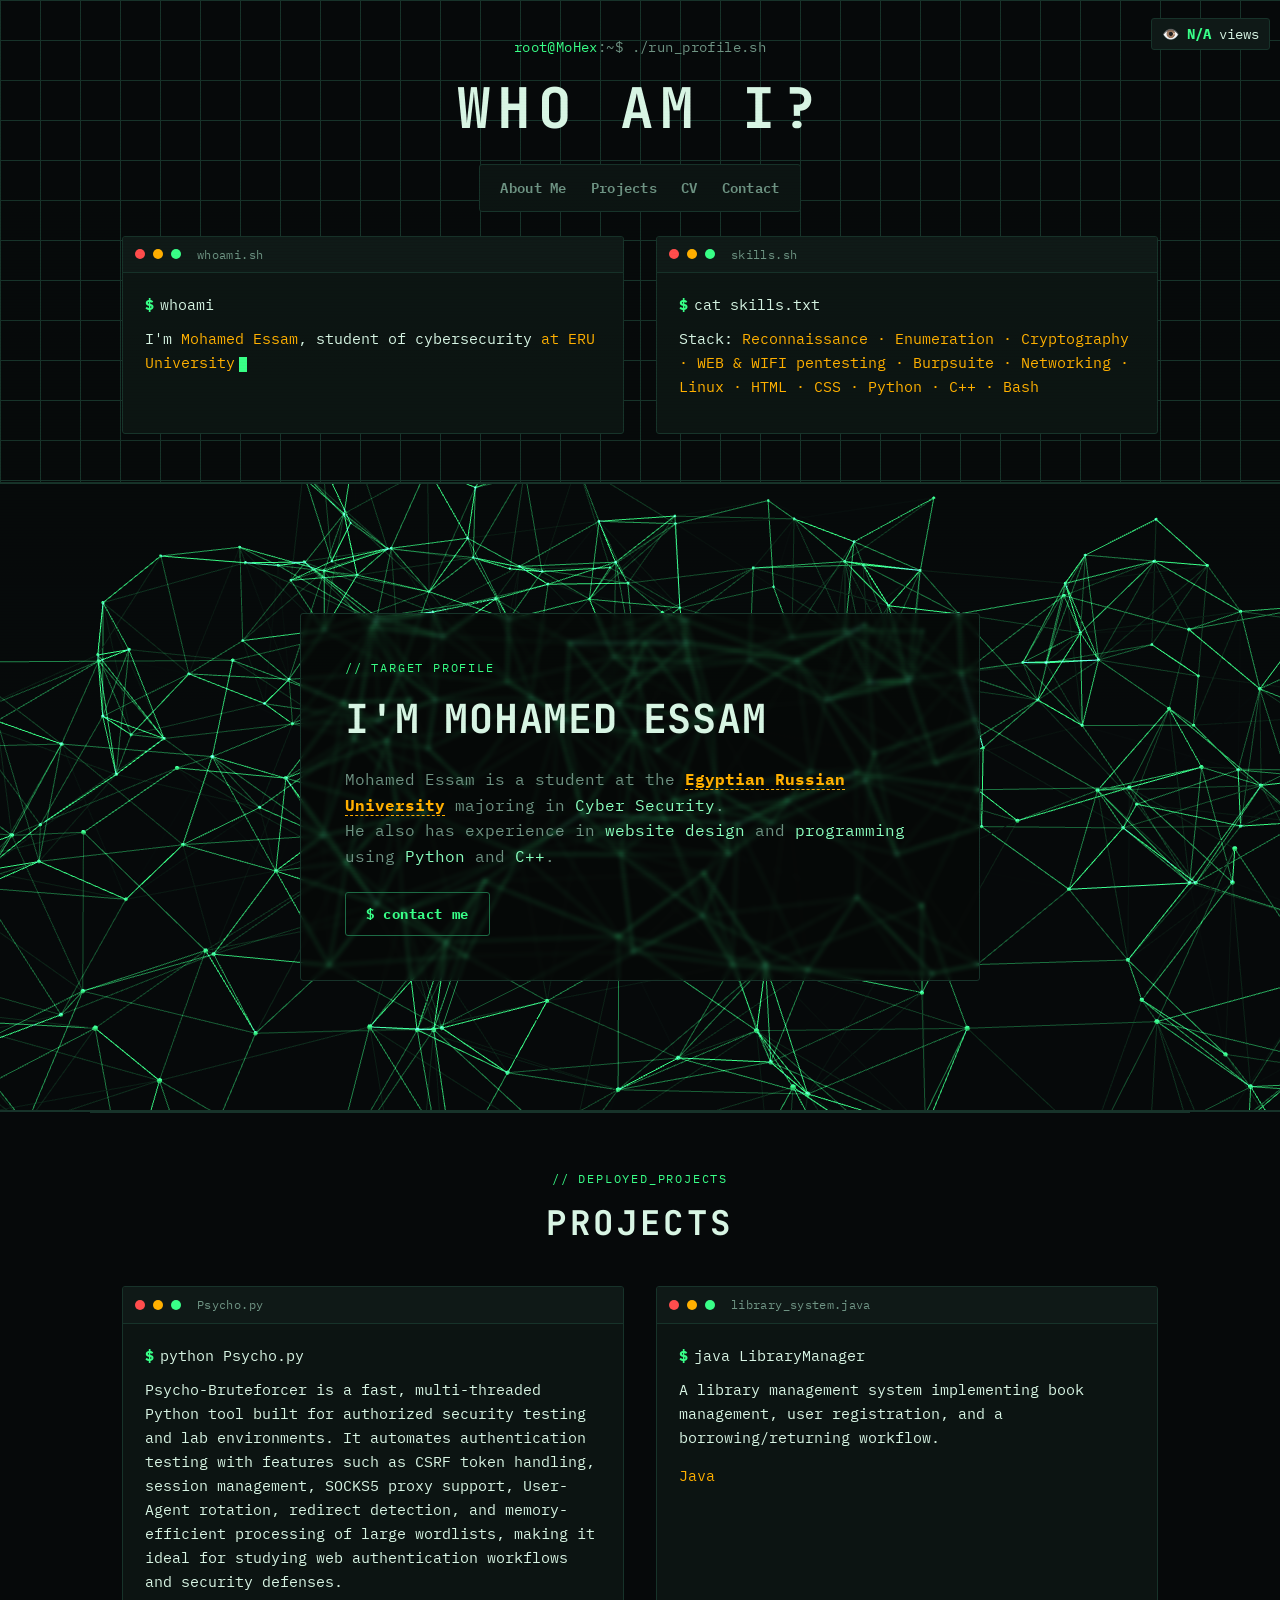
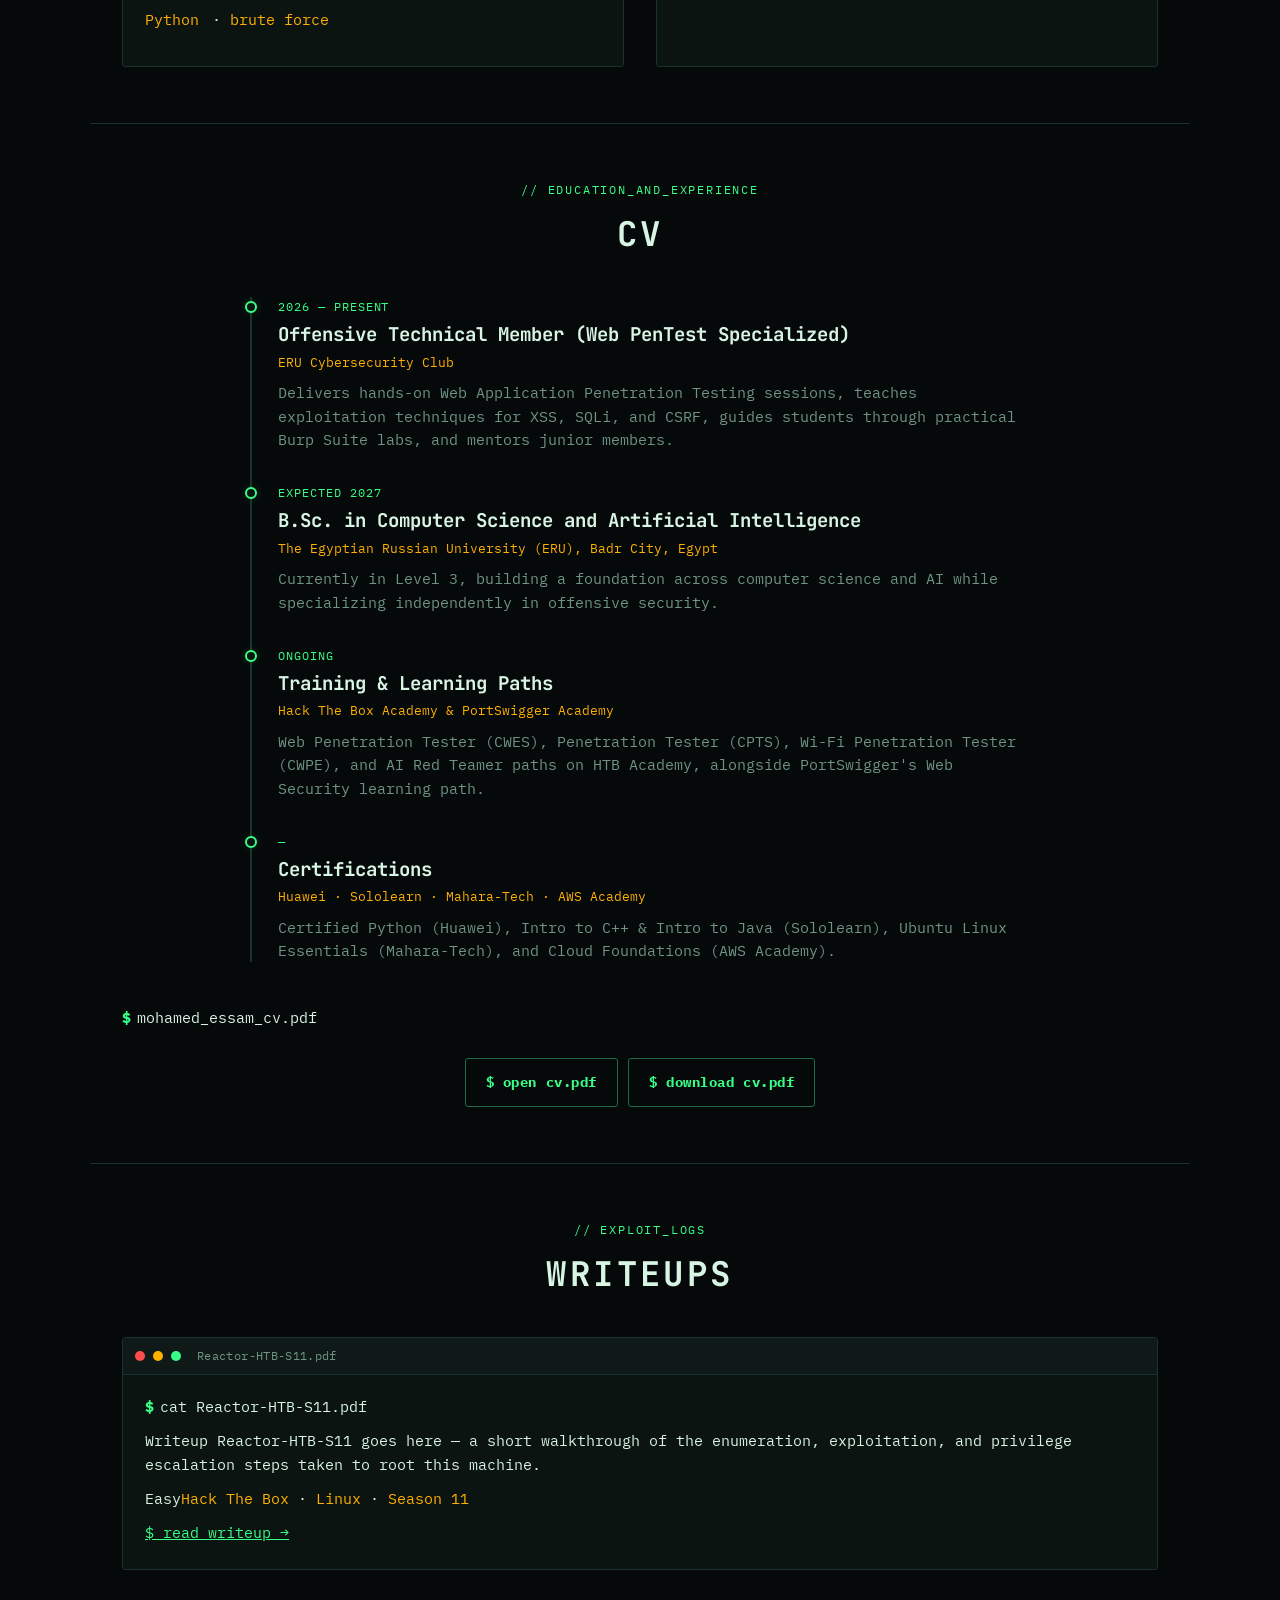
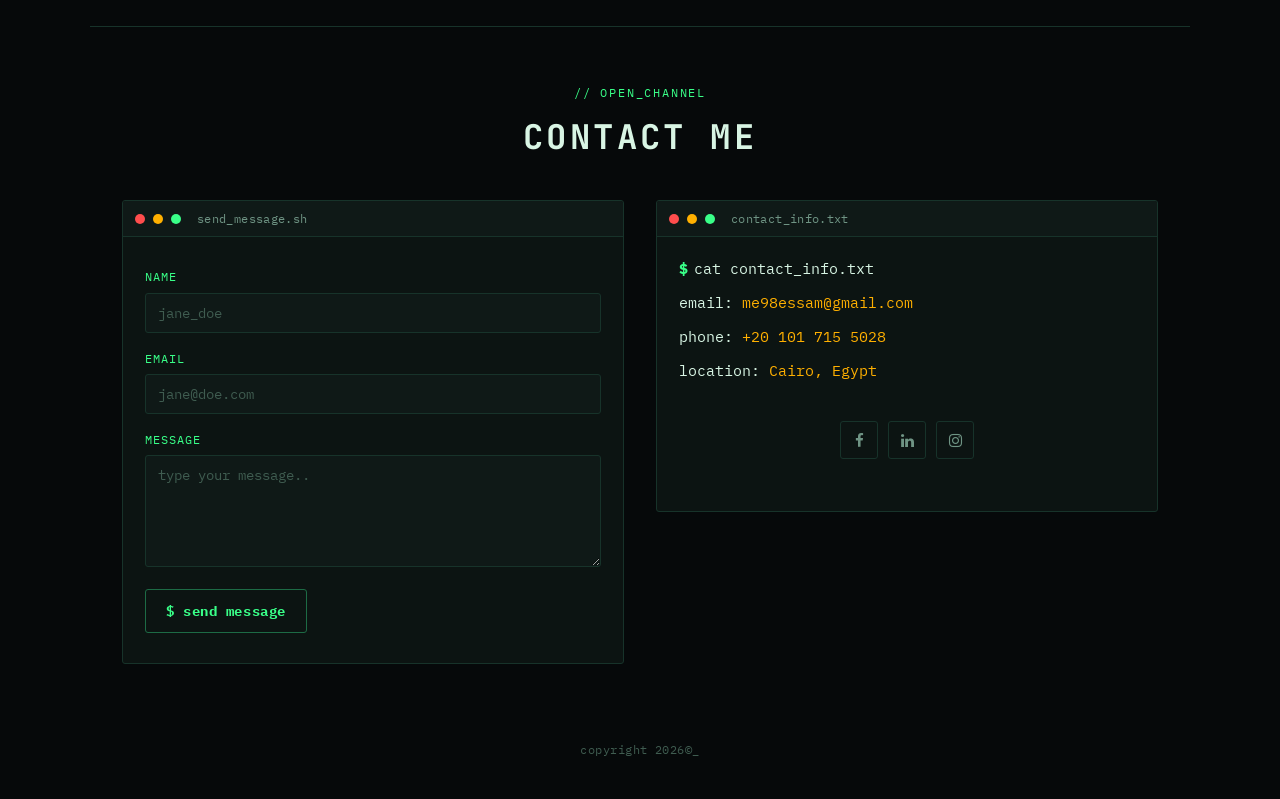
==== commit 478274ce: "Update index.html" ====
--- a/index.html
+++ b/index.html
@@ -168,6 +168,28 @@
         </div>
     </section>
 
+    <section class="terminal-section" id="writeups">
+        <p class="section-eyebrow">// exploit_logs</p>
+        <h2 class="section-title">WRITEUPS</h2>
+
+        <div class="writeup-grid">
+
+            <article class="terminal-window writeup-card">
+                <div class="window-bar">
+                    <span class="dot red"></span><span class="dot amber"></span><span class="dot green"></span>
+                    <span class="title">Reactor-HTB-S11.pdf</span>
+                </div>
+                <div class="window-body">
+                    <p class="line"><span class="prompt">$</span><span class="out">cat Reactor-HTB-S11.pdf</span></p>
+                    <p class="line out">Writeup Reactor-HTB-S11 goes here &mdash; a short walkthrough of the enumeration, exploitation, and privilege escalation steps taken to root this machine.</p>
+                    <p class="line tags"><span class="badge badge-easy">Easy</span><i>Hack The Box</i> · <i>Linux</i> · <i>Season 11</i></p>
+                    <a class="writeup-link" href="/writeups/Reactor_HTB_Writeup.pdf">$ read writeup &rarr;</a>
+                </div>
+            </article>
+
+        </div>
+    </section>
+    
     <section class="terminal-section" id="contact">
         <p class="section-eyebrow">// open_channel</p>
         <h2 class="section-title">CONTACT ME</h2>
--- a/style.css
+++ b/style.css
@@ -536,13 +536,13 @@
   font-weight: bold;
 }
 .visitor-counter{
-  position: fixed;
-  top: 10px;
+  position: absolute;
+  top: 18px;
   right: 10px;
   z-index:1000;
   background-color: var(--bg-panel-alt);
   border: 1px solid var(--line);
   border-radius: var(--radius);
-  padding: 6px 12px;
+  padding: 4px 10px;
   font-size: clamp(12px, 1.5vw, 14px);
 }
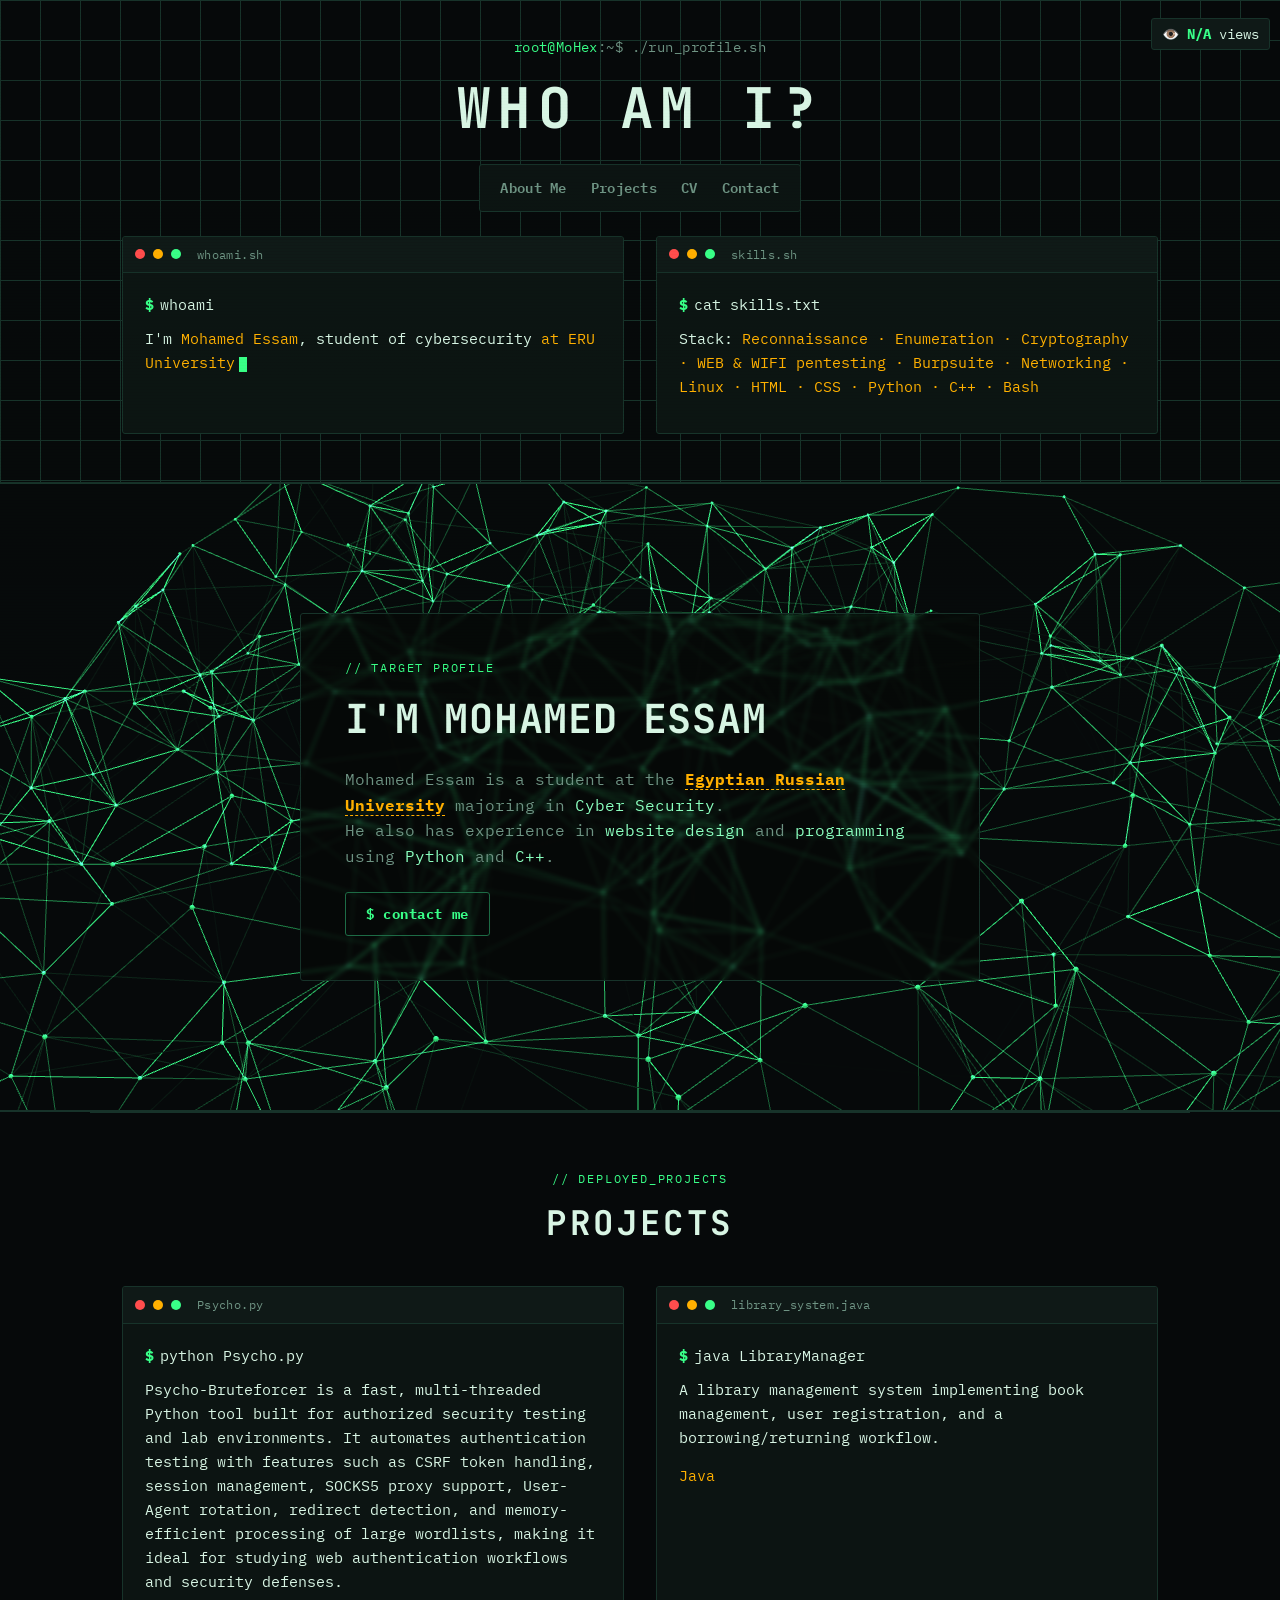
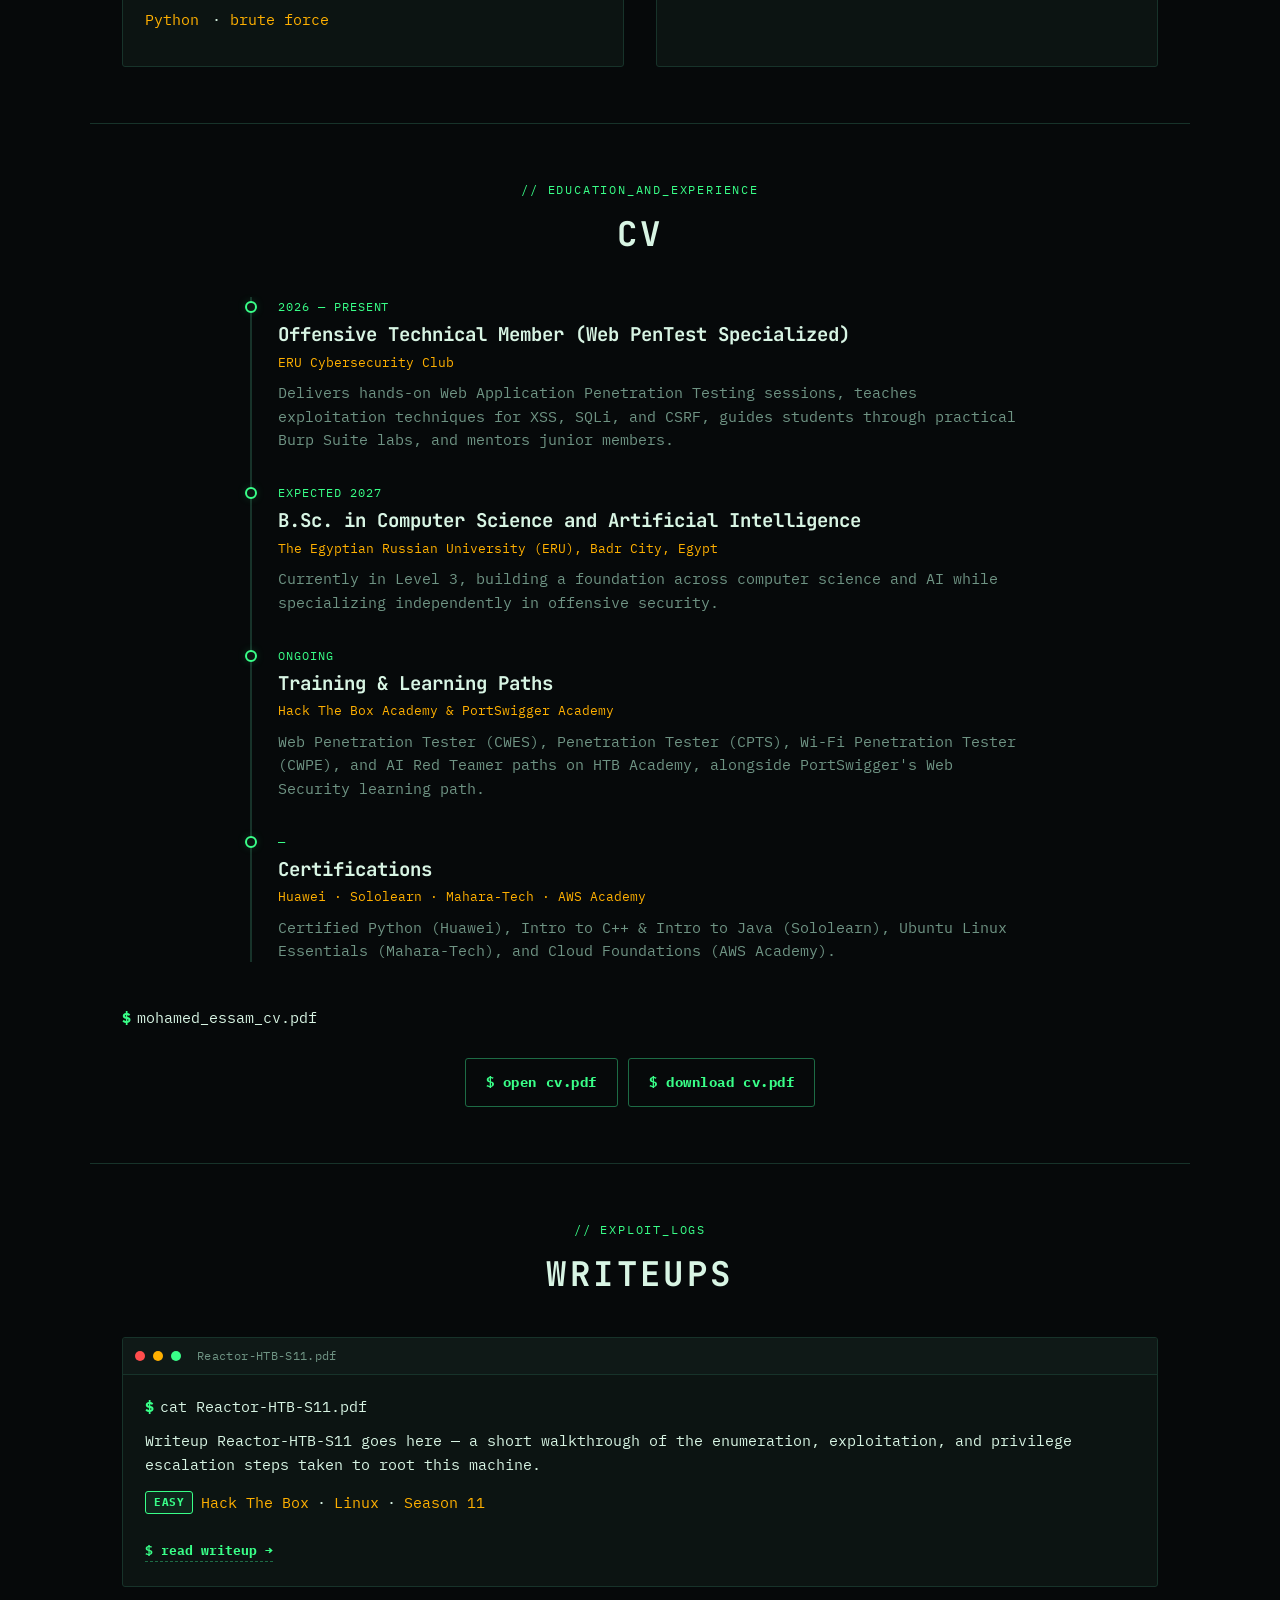
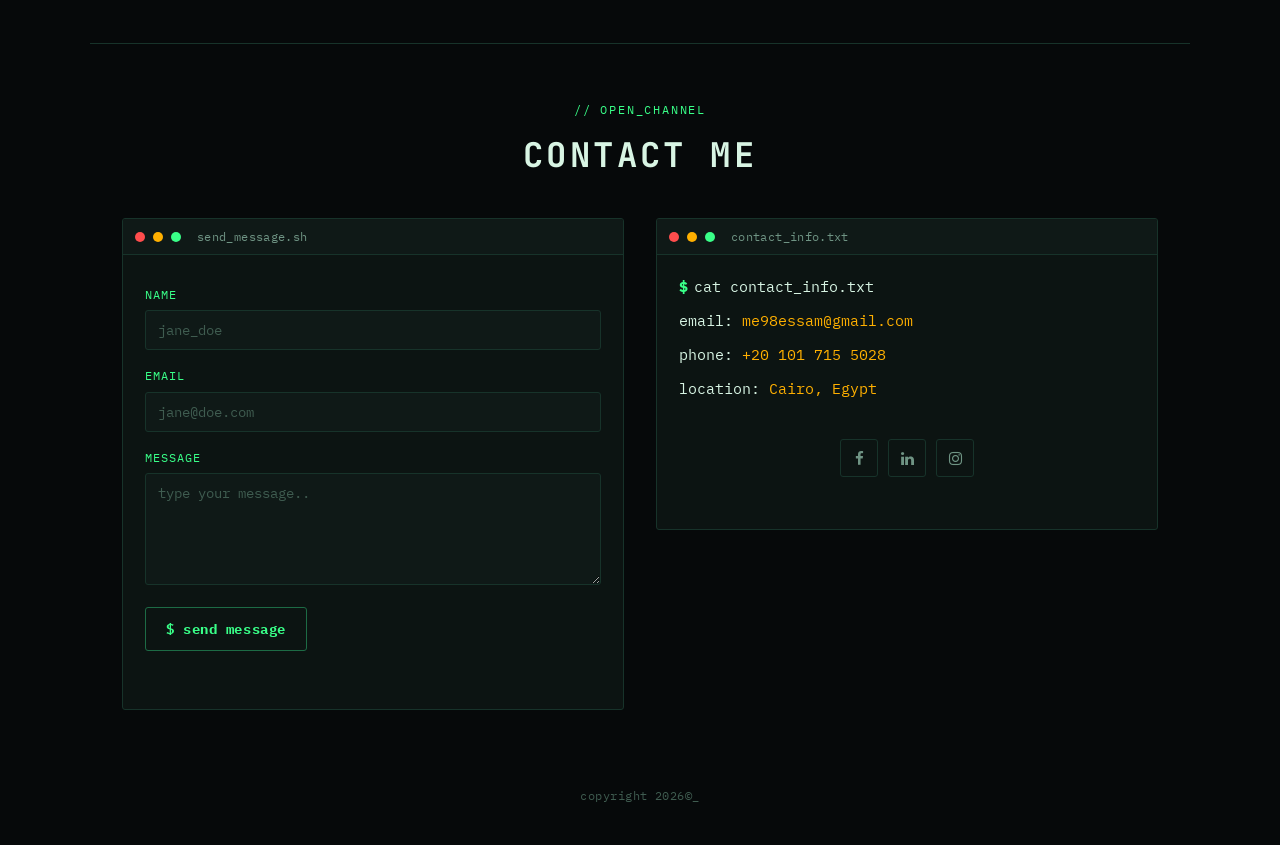
==== commit 077ab884: "Update index.html" ====
--- a/index.html
+++ b/index.html
@@ -182,8 +182,8 @@
                 <div class="window-body">
                     <p class="line"><span class="prompt">$</span><span class="out">cat Reactor-HTB-S11.pdf</span></p>
                     <p class="line out">Writeup Reactor-HTB-S11 goes here &mdash; a short walkthrough of the enumeration, exploitation, and privilege escalation steps taken to root this machine.</p>
-                    <p class="line tags"><span class="badge badge-easy">Easy</span><i>Hack The Box</i> · <i>Linux</i> · <i>Season 11</i></p>
-                    <a class="writeup-link" href="/writeups/Reactor_HTB_Writeup.pdf">$ read writeup &rarr;</a>
+                    <p class="line tags"><span class="badge badge-easy">Easy</span> <i>Hack The Box</i> · <i>Linux</i> · <i>Season 11</i></p>
+                    <a class="writeup-link" href="/portfolio/writeups/Reactor_HTB_Writeup.pdf">$ read writeup &rarr;</a>
                 </div>
             </article>
 
--- a/style.css
+++ b/style.css
@@ -439,6 +439,49 @@
   .cv-pdf-frame{ height: 60vh; min-height: 340px; }
 }
 
+/* Writeups */
+.writeup-grid{
+  display: grid;
+  grid-template-columns: repeat(auto-fit, minmax(260px, 1fr));
+  gap: var(--gap);
+}
+.writeup-card .tags{
+  margin-top: 14px;
+  display: flex;
+  align-items: center;
+  gap: 8px;
+  flex-wrap: wrap;
+}
+.writeup-card .tags i{ margin-right: 0; }
+.badge{
+  display: inline-block;
+  font-size: 11px;
+  font-weight: 700;
+  text-transform: uppercase;
+  letter-spacing: .05em;
+  padding: 2px 8px;
+  border-radius: var(--radius);
+  border: 1px solid currentColor;
+}
+.badge-easy{ color: var(--green); background: rgba(57,255,136,.08); }
+.badge-medium{ color: var(--amber); background: rgba(255,176,0,.08); }
+.badge-hard{ color: var(--red); background: rgba(255,77,77,.08); }
+.writeup-link{
+  display: inline-block;
+  margin-top: 16px;
+  color: var(--green);
+  text-decoration: none;
+  font-weight: 700;
+  font-size: 13px;
+  border-bottom: 1px dashed var(--green-dim);
+  transition: color .25s ease, border-color .25s ease;
+}
+.writeup-link:hover, .writeup-link:focus-visible{
+  color: var(--green-soft);
+  border-color: var(--green-soft);
+  outline: none;
+}
+
 /* Contact */
 .contact-grid{
   display: grid;
@@ -479,6 +522,13 @@
 .contact-form input::placeholder,
 .contact-form textarea::placeholder{ color: var(--text-faint); }
 .contact-form .cta-btn{ margin-top: 16px; align-self: flex-start; }
+.form-status{
+  margin-top: 10px;
+  font-size: 13px;
+  min-height: 18px;
+}
+.form-status.success{ color: var(--green); }
+.form-status.error{ color: var(--red); }
 .contact-socials{ padding: 18px 0 0; justify-content: flex-start; }
 
 /* ============================================================
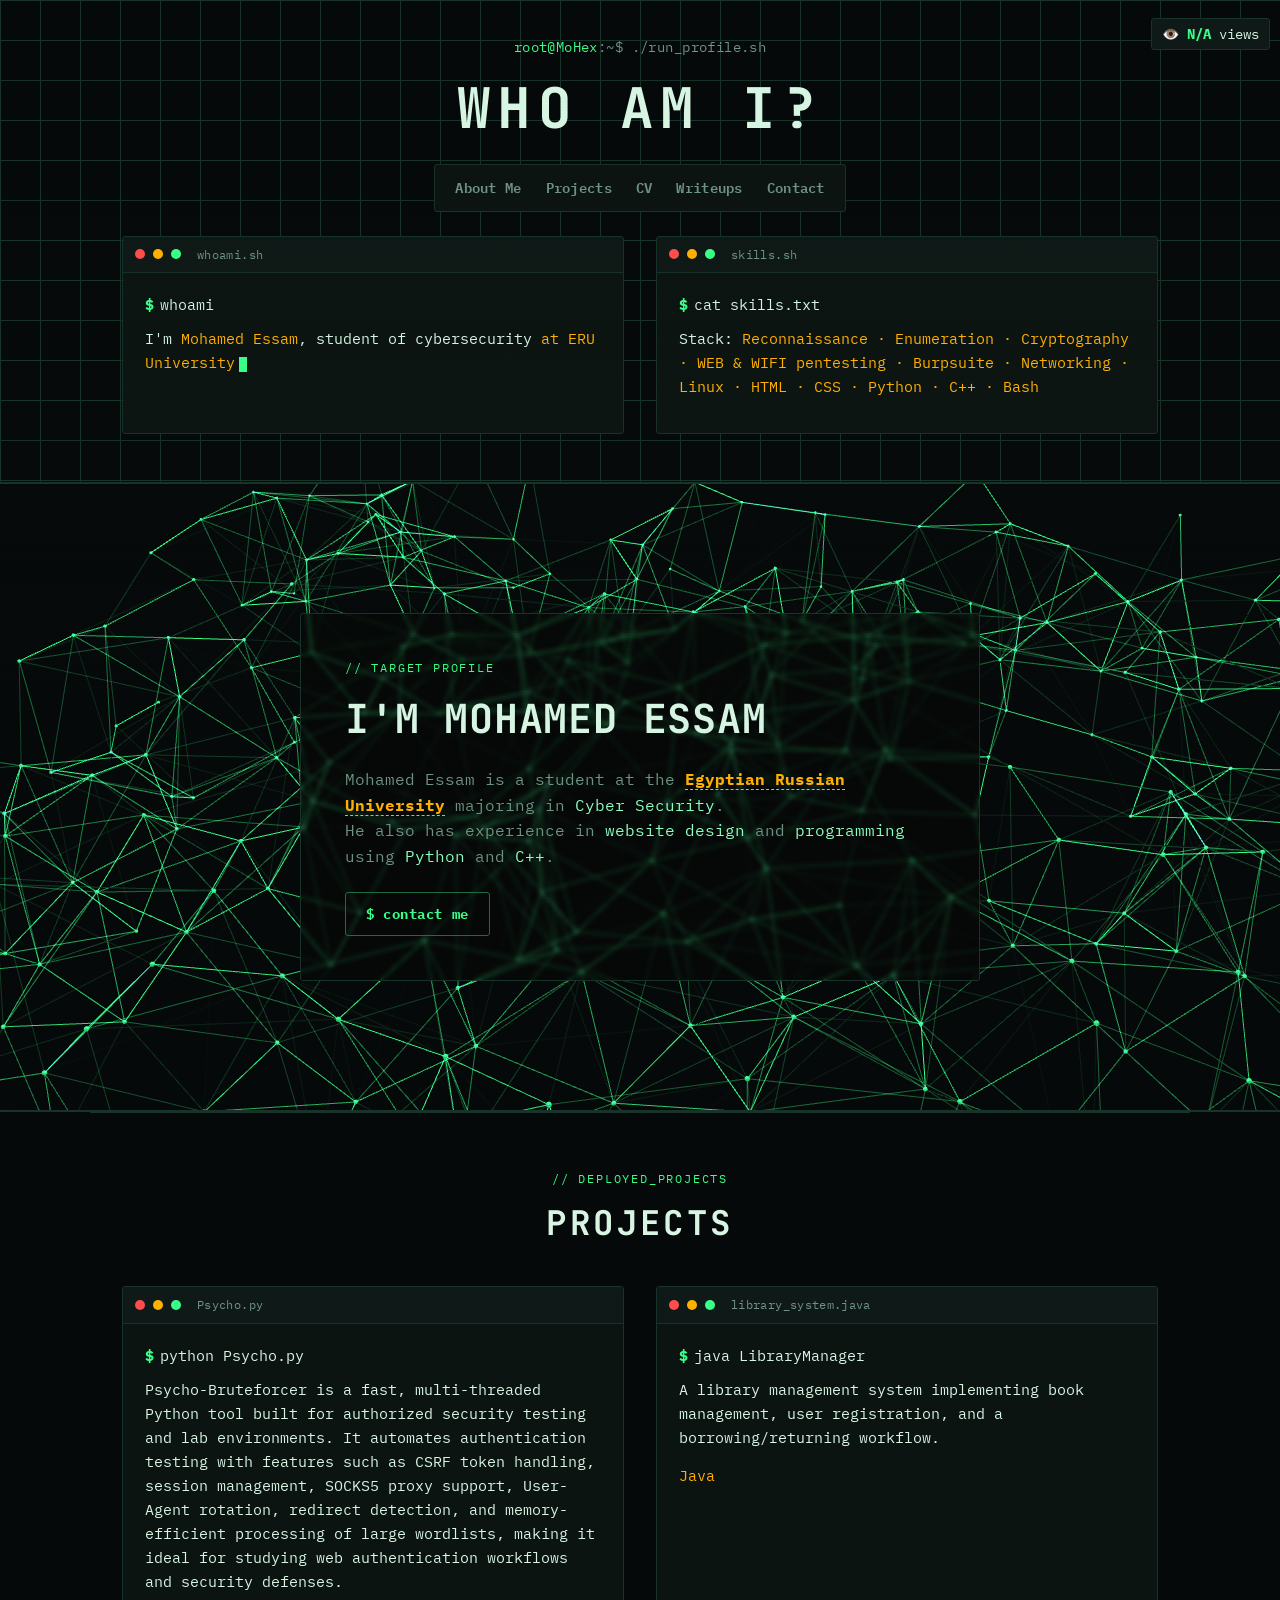
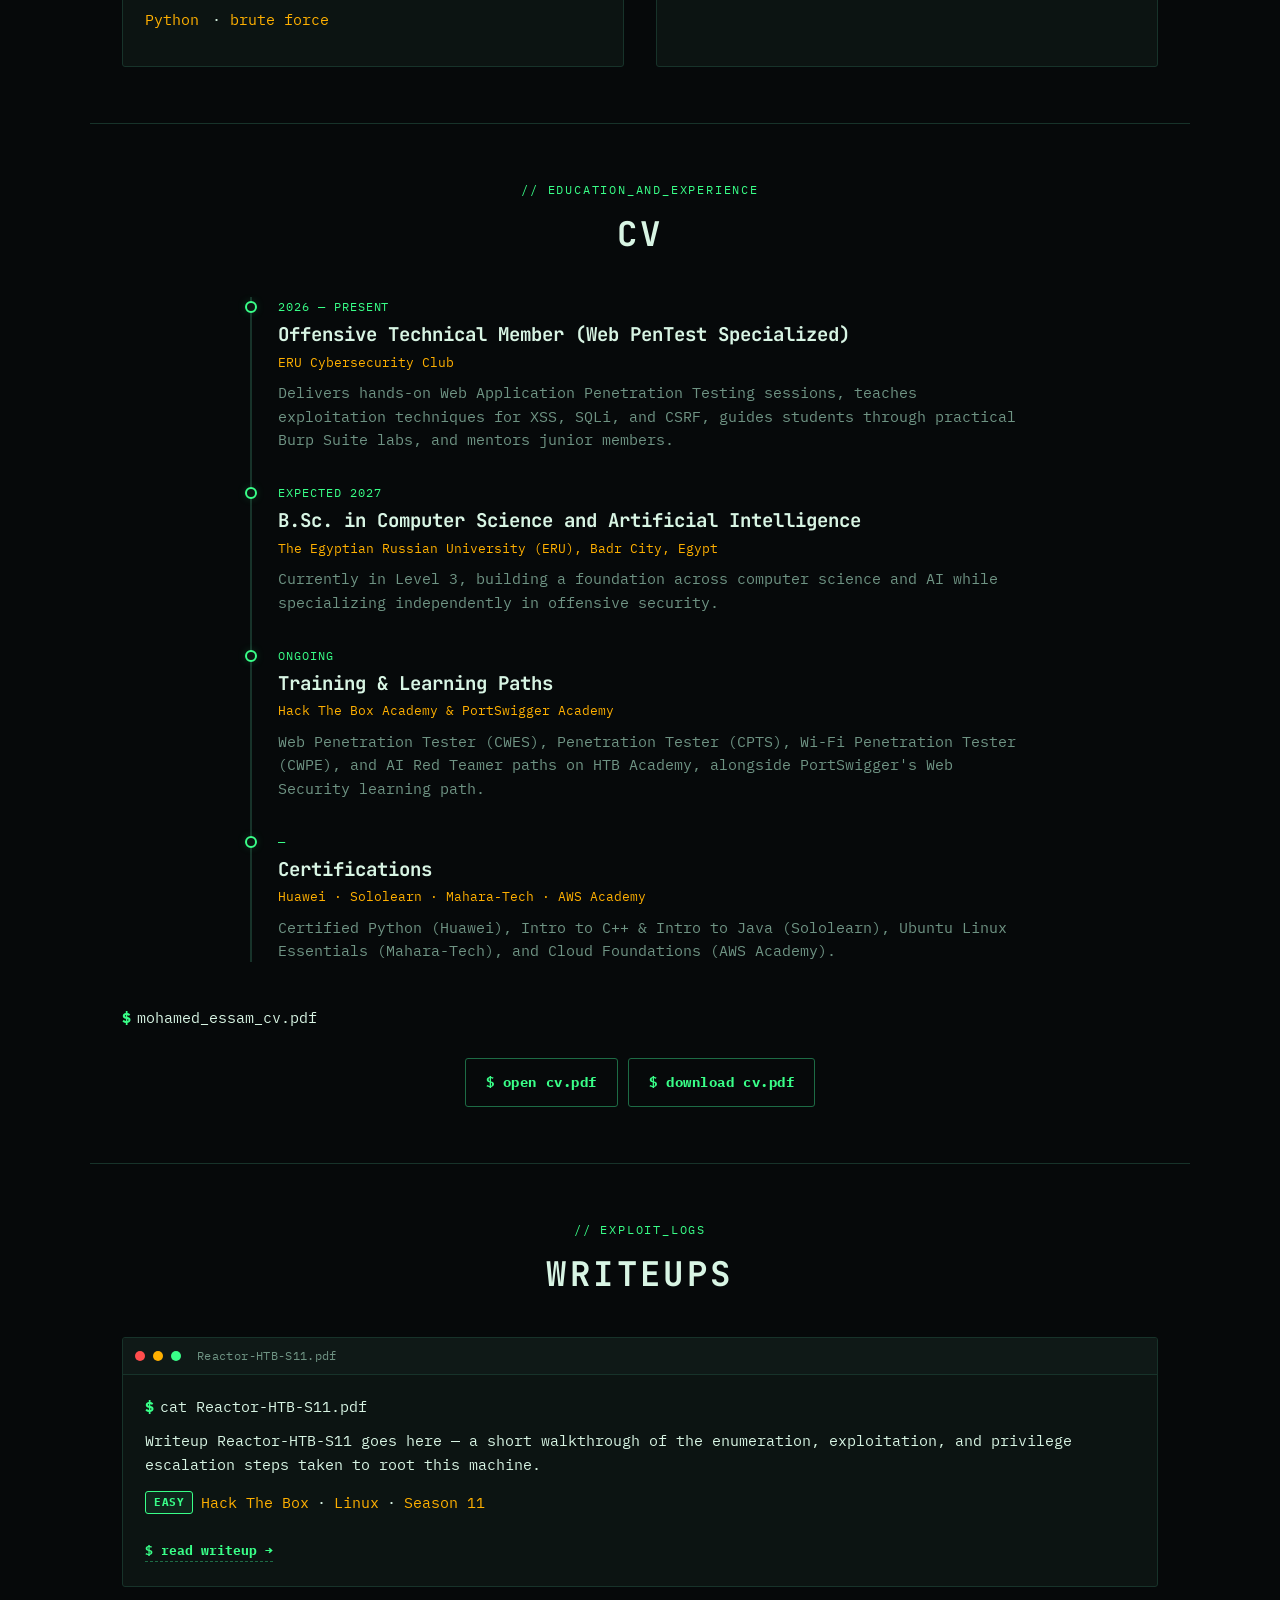
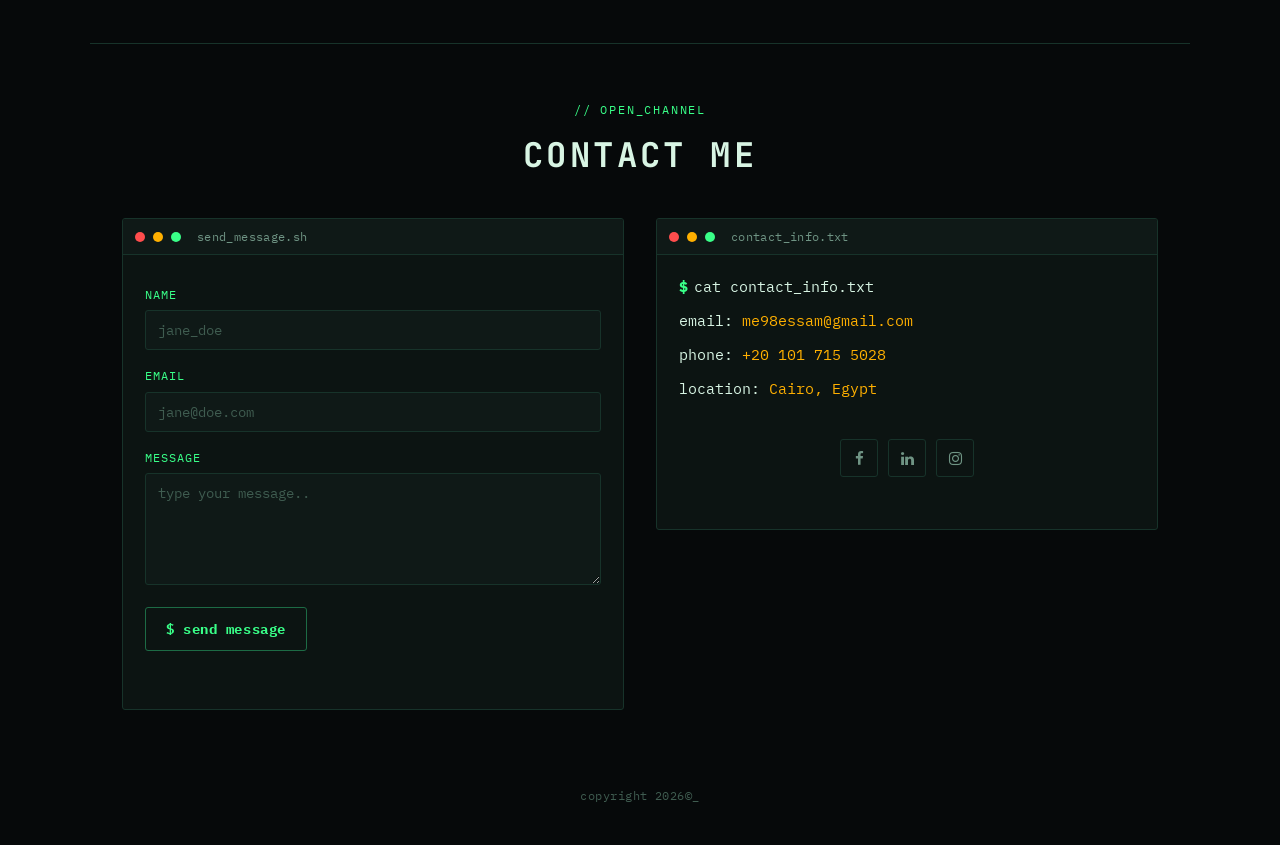
==== commit 29542ff9: "Update index.html" ====
--- a/index.html
+++ b/index.html
@@ -32,6 +32,7 @@
             <li><a href="#about_me">About Me</a></li>
             <li><a href="#projects">Projects</a></li>
             <li><a href="#my_cv">CV</a></li>
+            <li><a href="#writeups">Writeups</a></li>
             <li><a href="#contact">Contact</a></li>
         </ul>
     </nav>
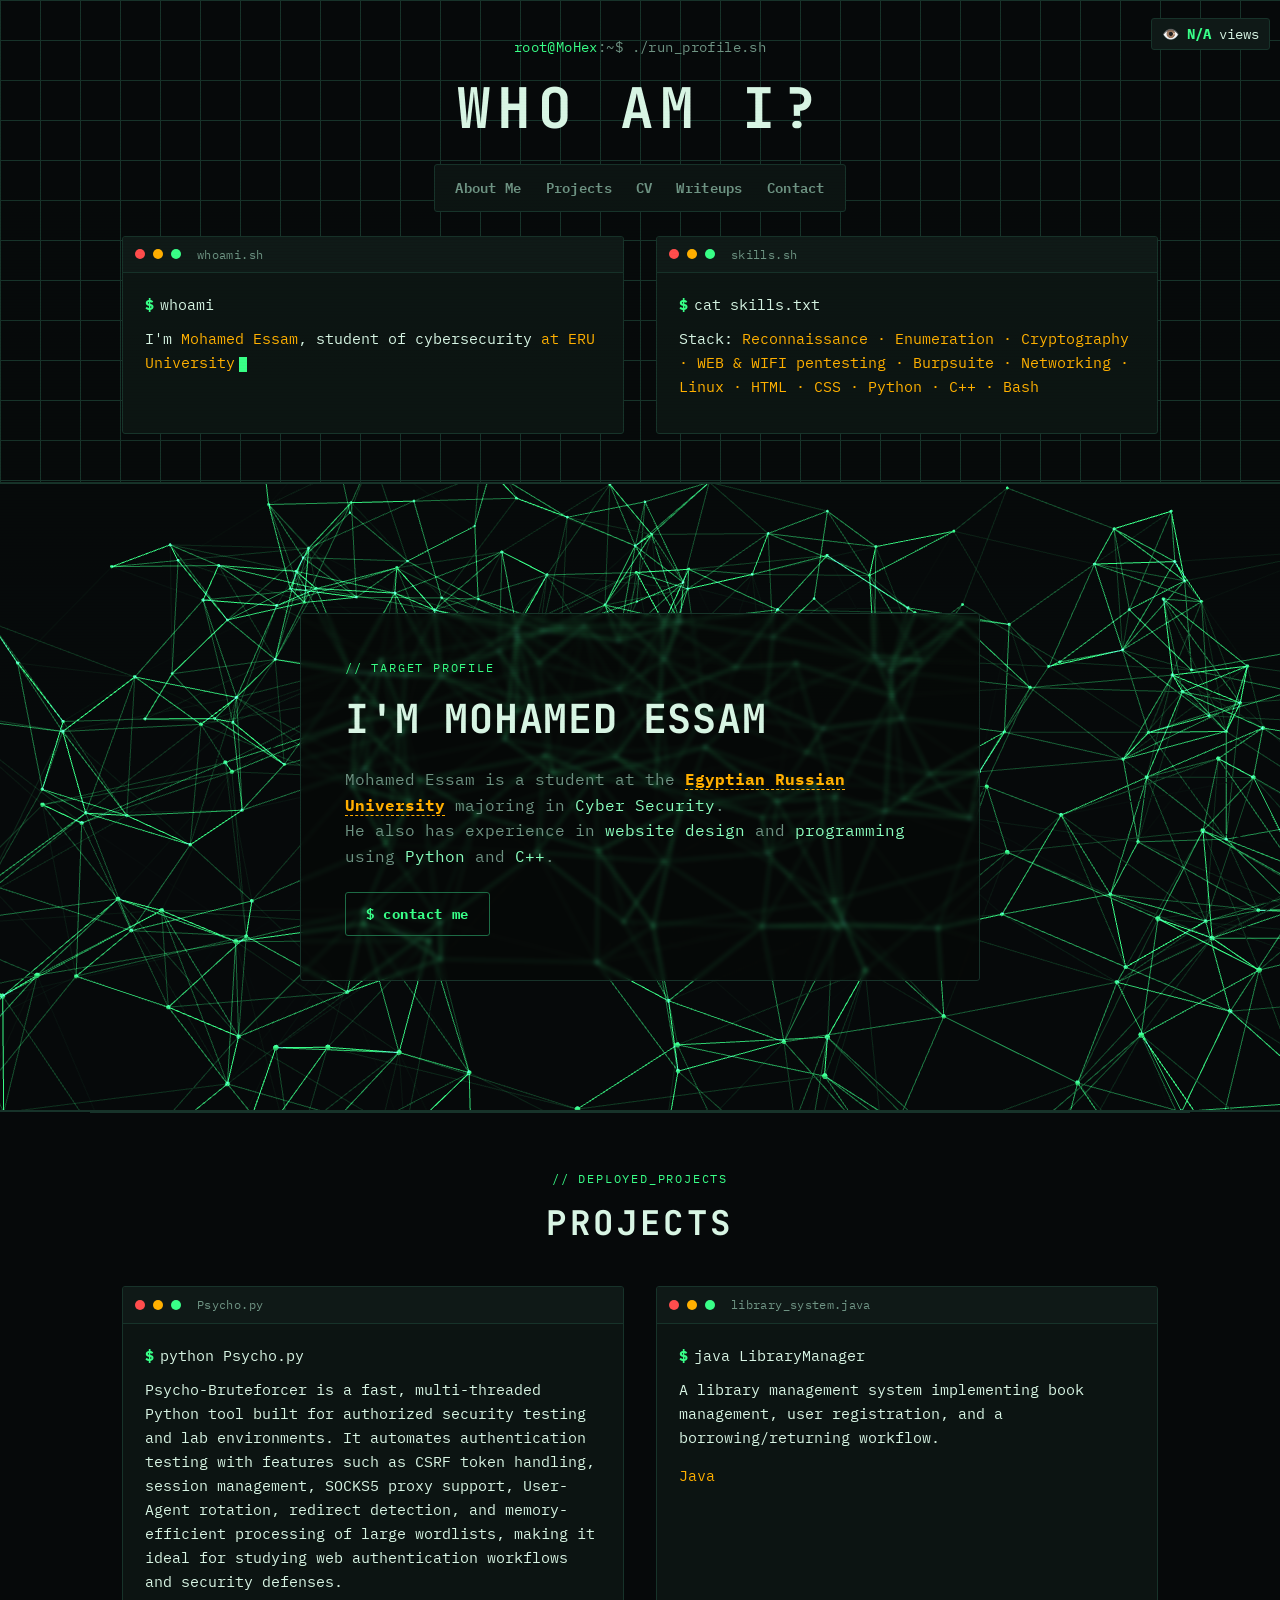
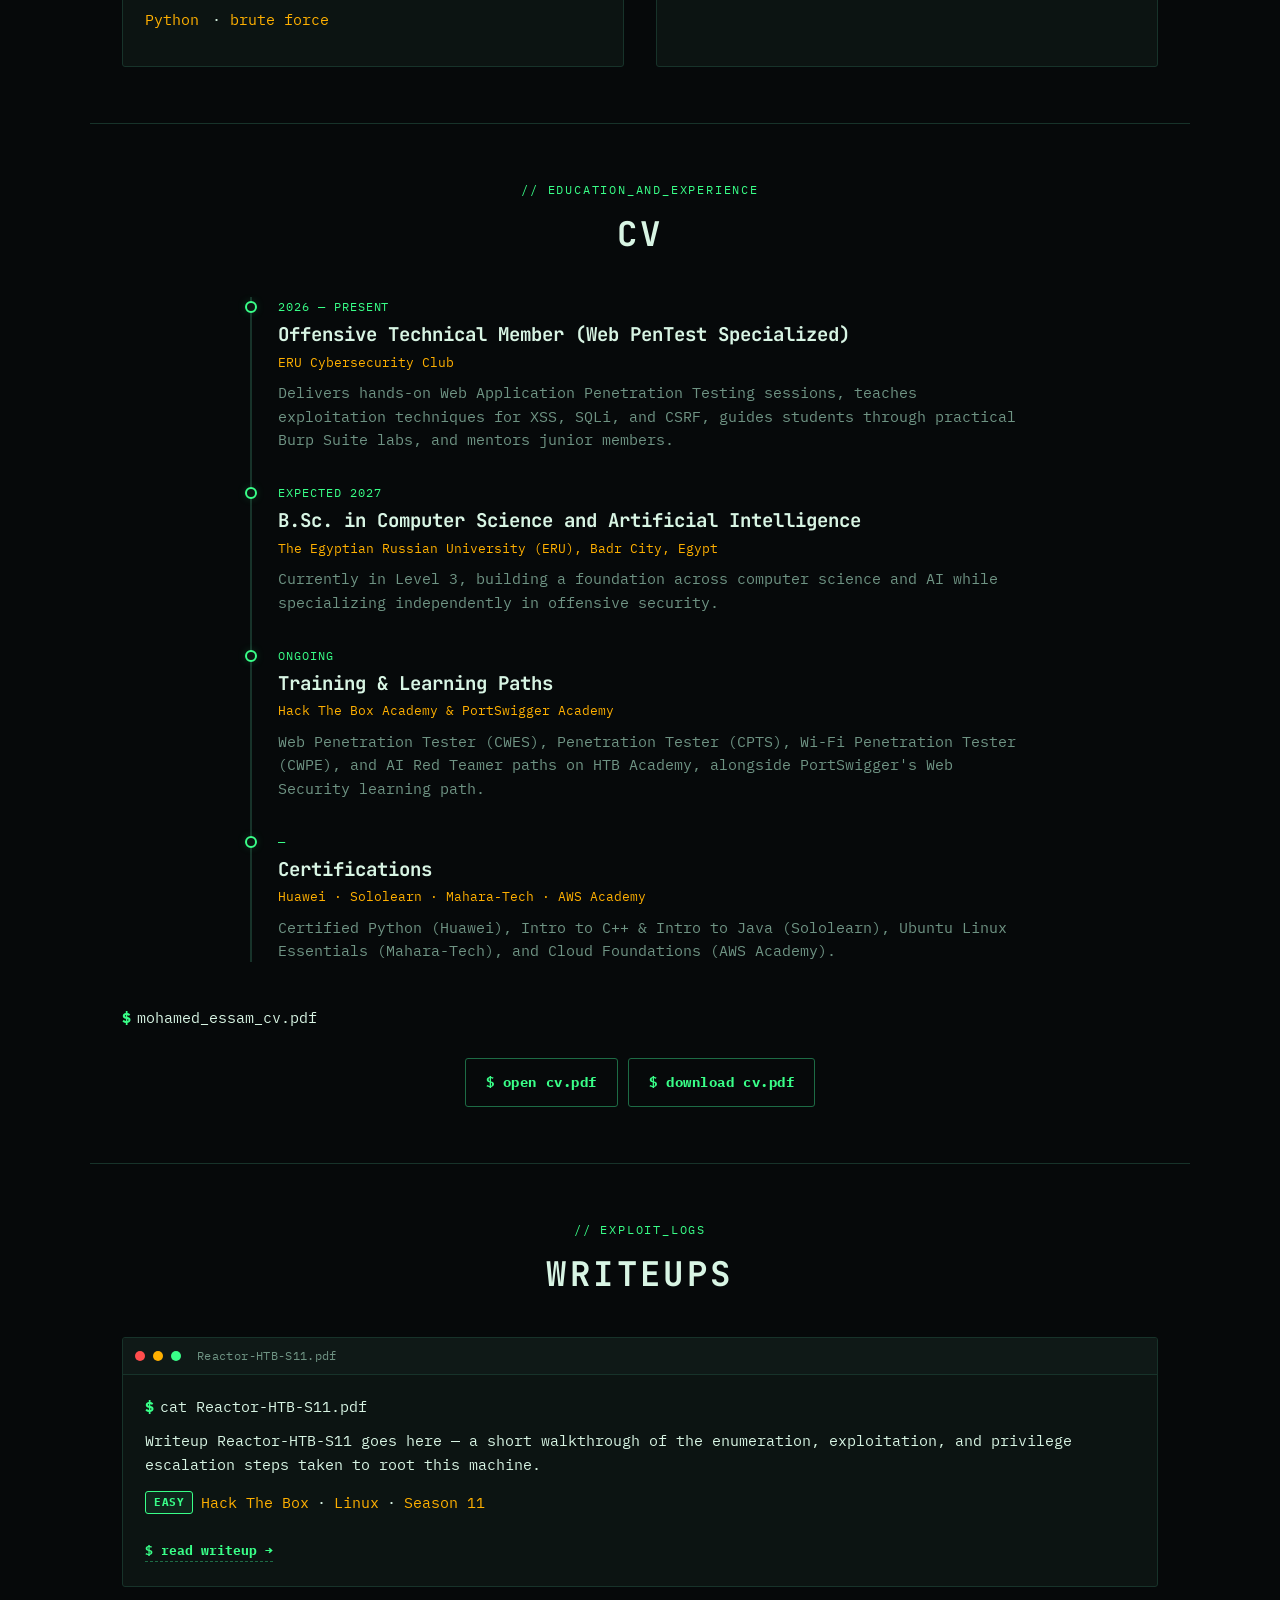
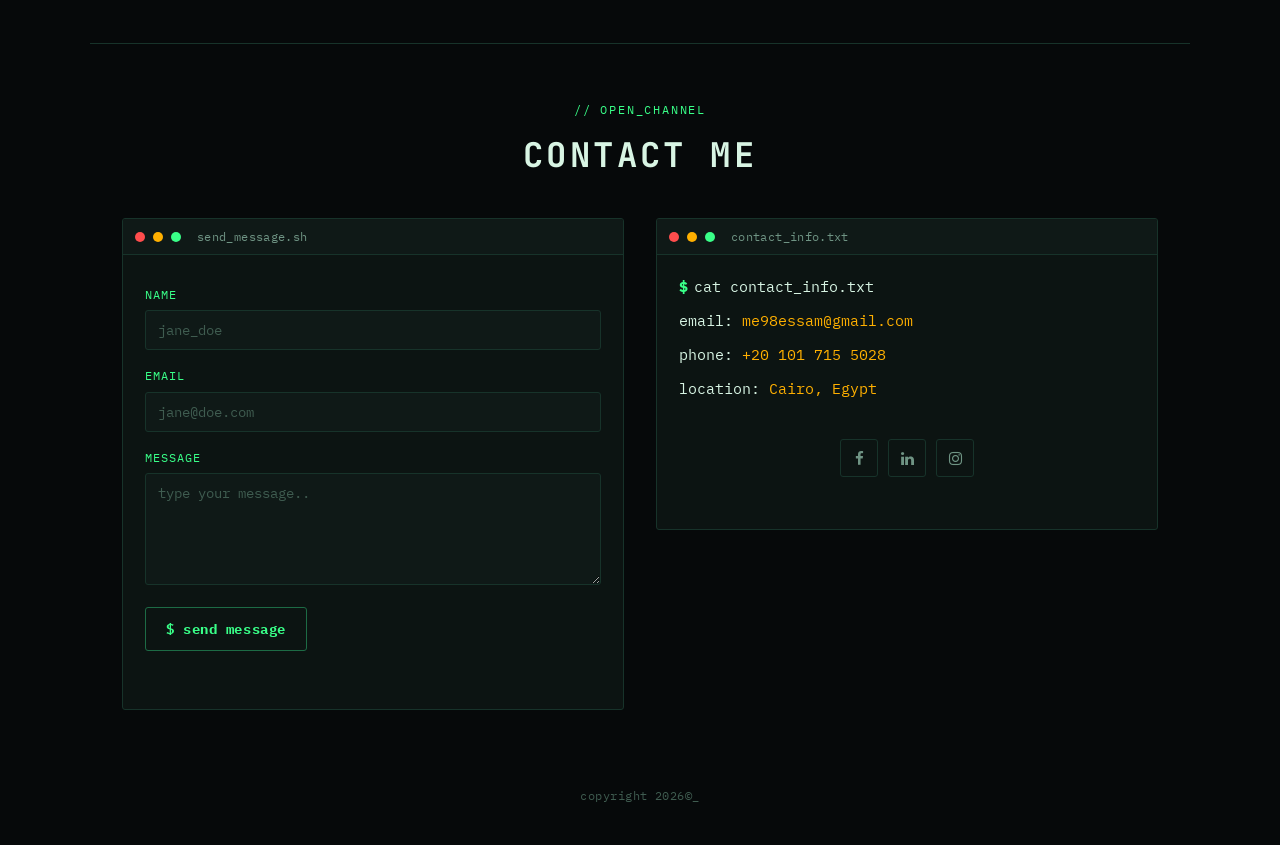
==== commit 2e9499de: "Update index.html" ====
--- a/index.html
+++ b/index.html
@@ -9,6 +9,10 @@
     <link rel="stylesheet" href="https://fonts.googleapis.com/css2?family=JetBrains+Mono:wght@400;700;800&family=IBM+Plex+Mono:wght@400;500;600&display=swap">
     <link rel="stylesheet" href="https://cdnjs.cloudflare.com/ajax/libs/font-awesome/4.7.0/css/font-awesome.min.css">
     <link rel="icon" type="image/x-icon" href="favicon.ico">
+    <meta name="description"content="Cybersecurity student specializing in Web Security, Penetration Testing, and Bug Bounty. Explore Mohamed Essam's projects, certifications, and portfolio.">
+    <meta name="keywords"content="Mohamed Essam, Cybersecurity Penetration Testing, Bug Bounty, Red Team, HTB, Portfolio">
+    <meta name="author" content="Mohamed Essam">
+    <meta name="robots" content="index, follow">
     <title>Mohamed Essam Ibrahim</title>
 </head>
 <body>
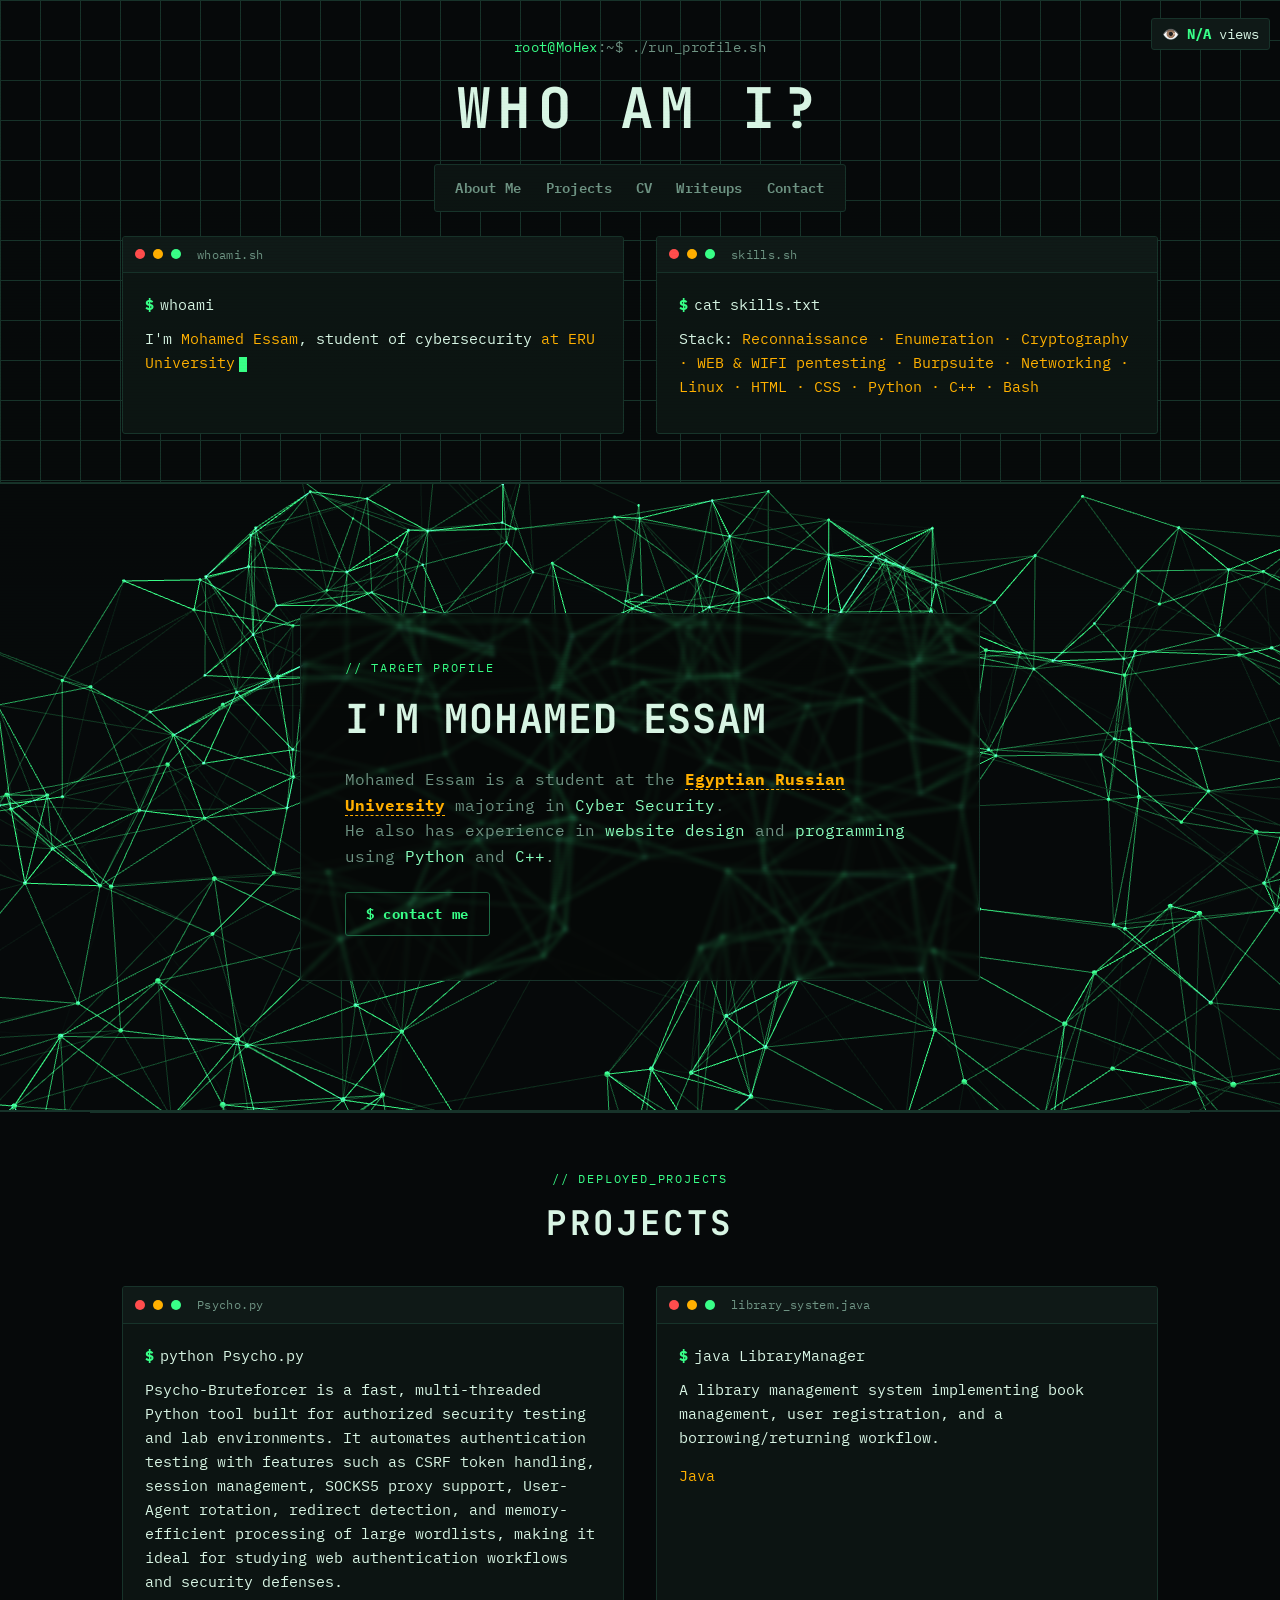
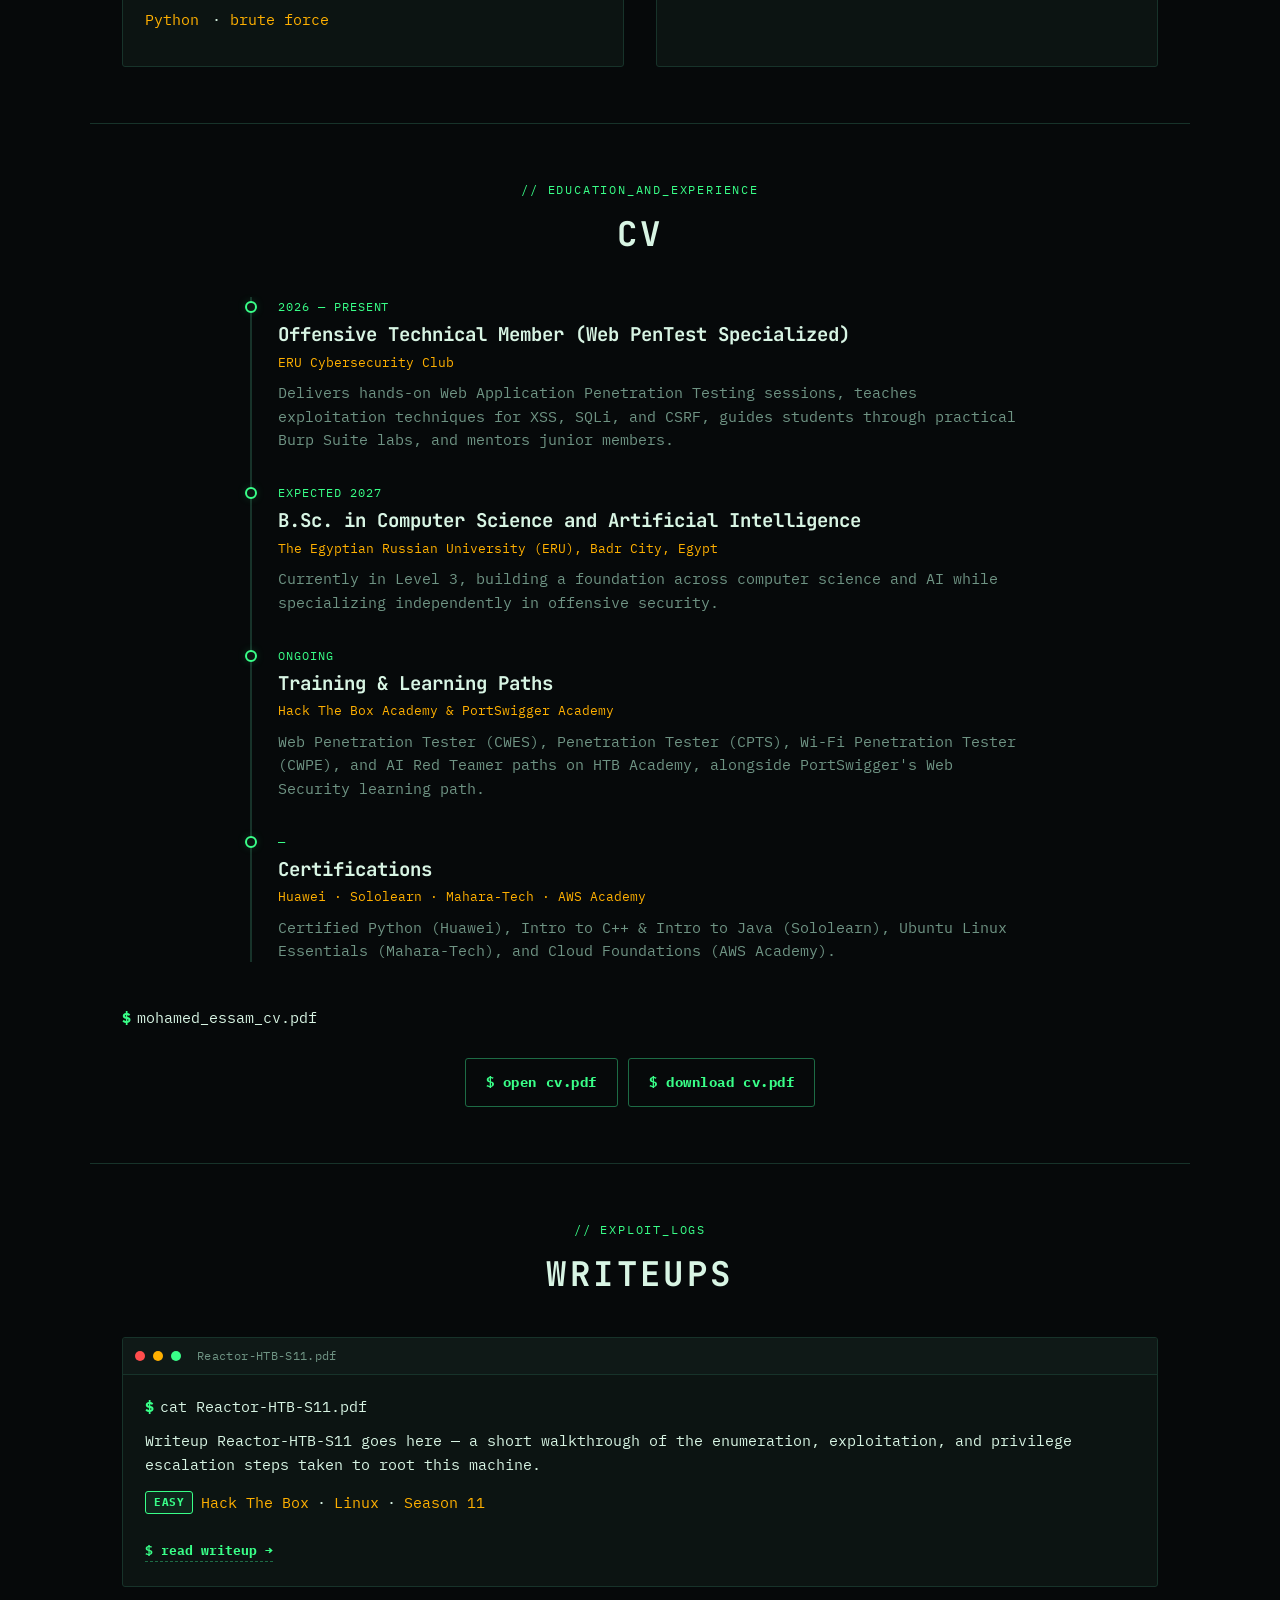
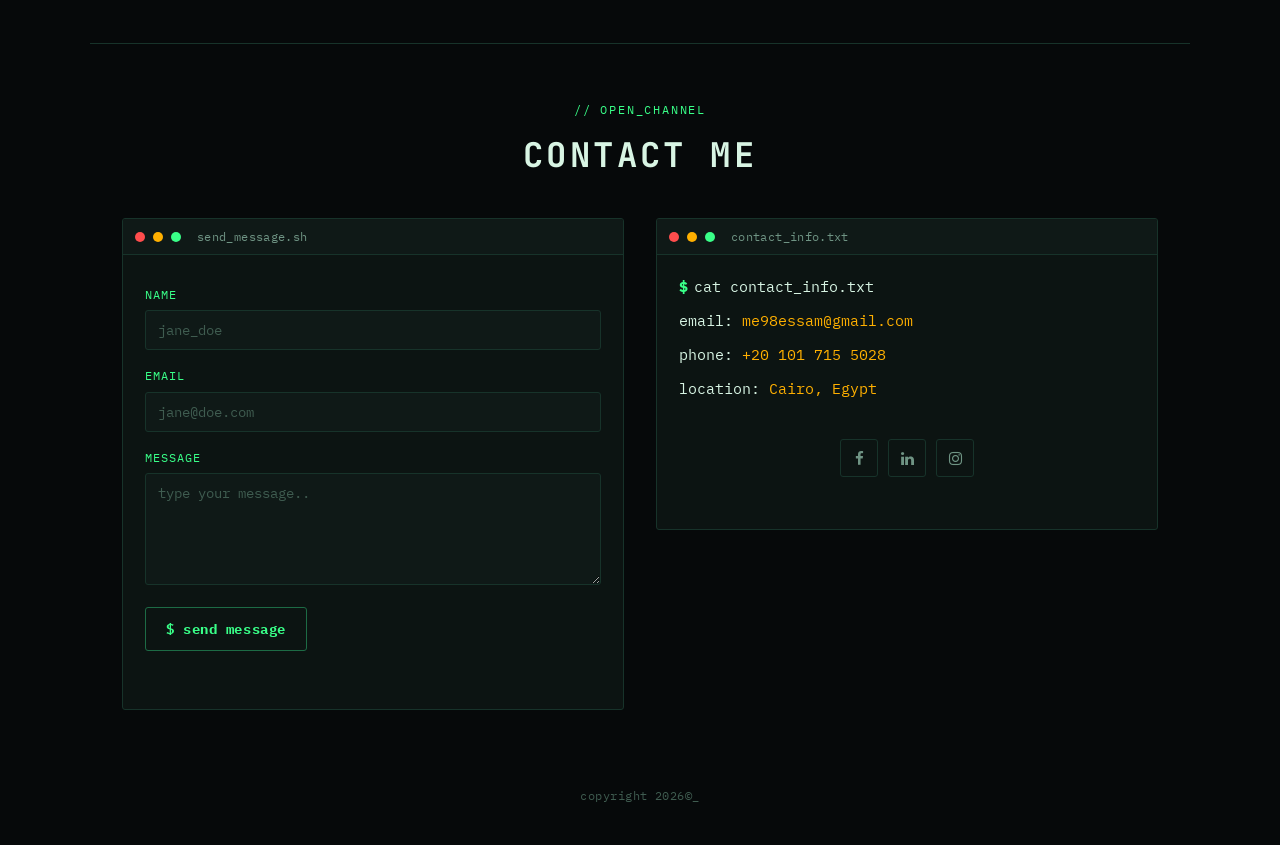
==== commit 6e3337f3: "Update CV download links to latest version" ====
--- a/index.html
+++ b/index.html
@@ -168,8 +168,8 @@
         <div class="cv-pdf-block">
             <p class="cv-pdf-label"><span class="prompt">$</span><span class="out">mohamed_essam_cv.pdf</span></p>
             
-            <a class="cta-btn cv-download-btn" href="mohamed_essam_cv.pdf" target="_blank">$ open cv.pdf</a>
-            <a class="cta-btn cv-download-btn" href="mohamed_essam_cv.pdf" target="_blank" download>$ download cv.pdf</a>
+            <a class="cta-btn cv-download-btn" href="My_last_updated_cv.pdf" target="_blank">$ open cv.pdf</a>
+            <a class="cta-btn cv-download-btn" href="My_last_updated_cv.pdf" target="_blank" download>$ download cv.pdf</a>
         </div>
     </section>
 
